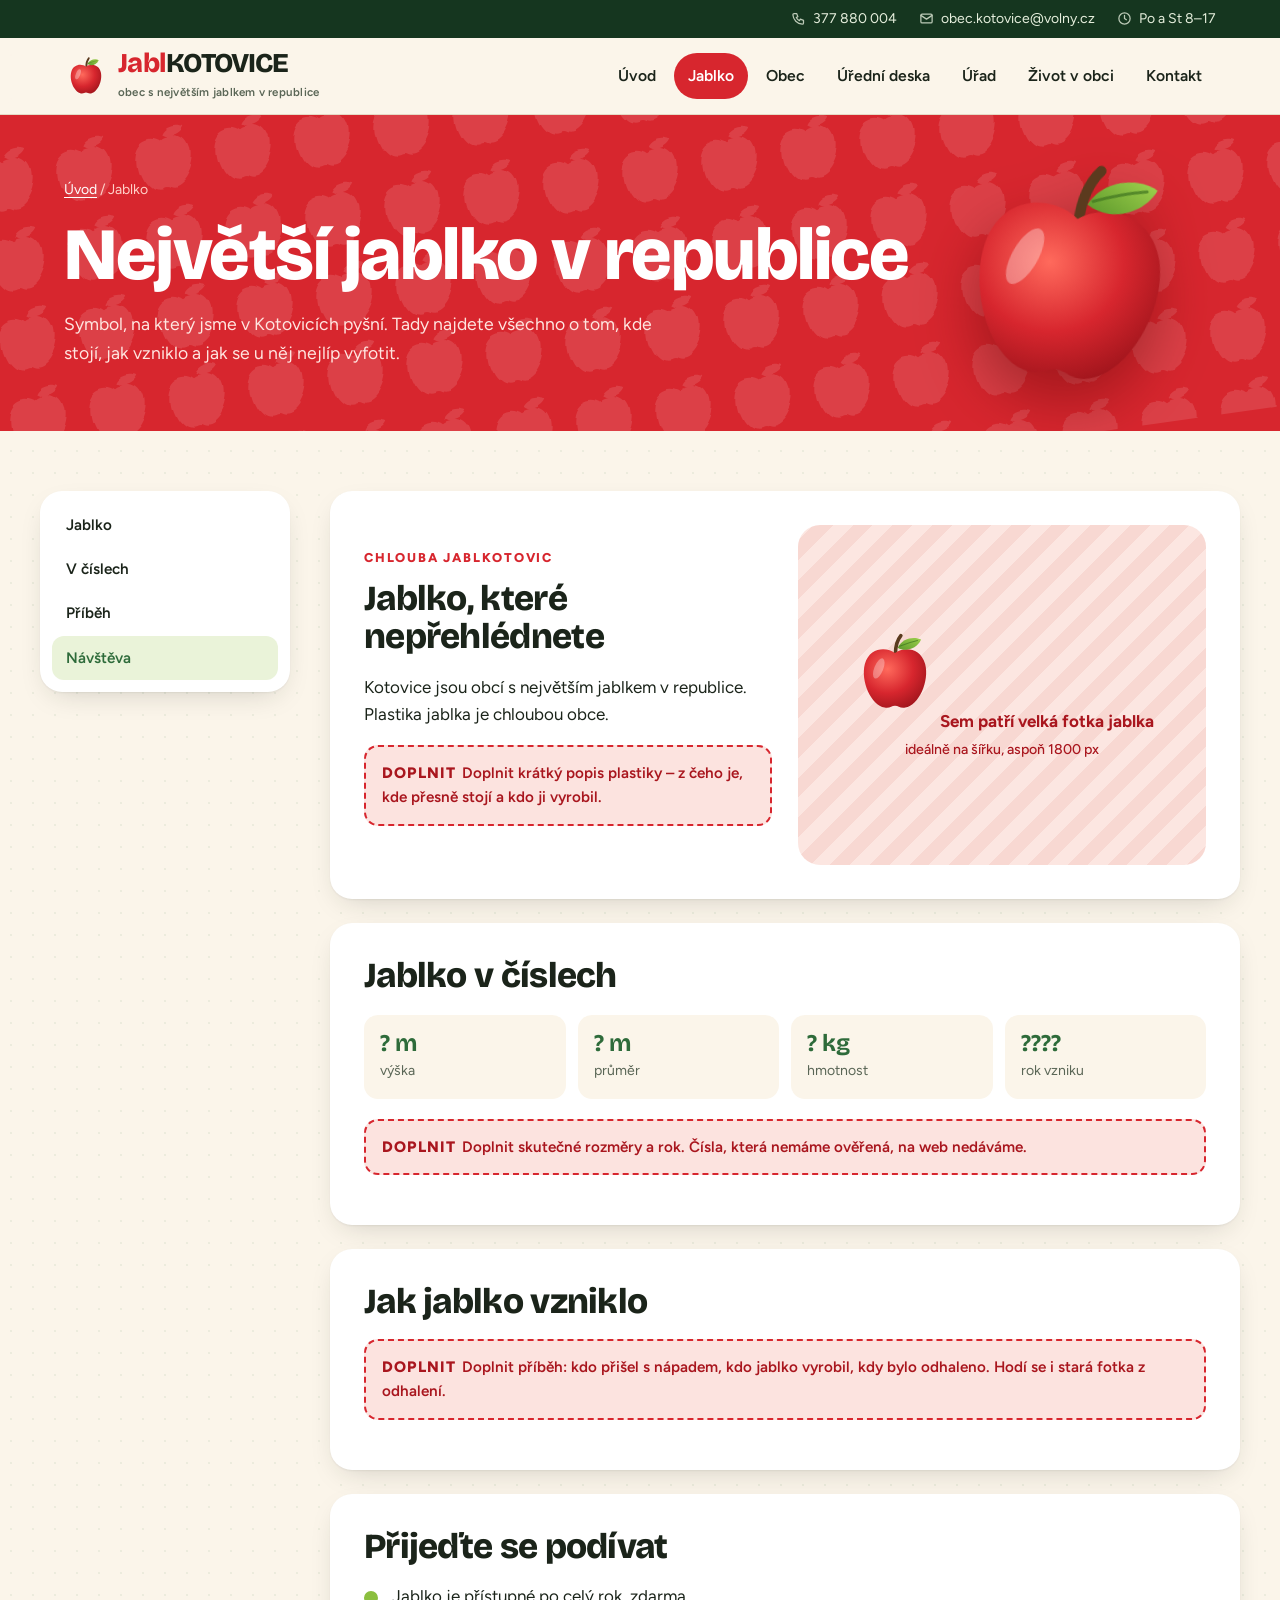
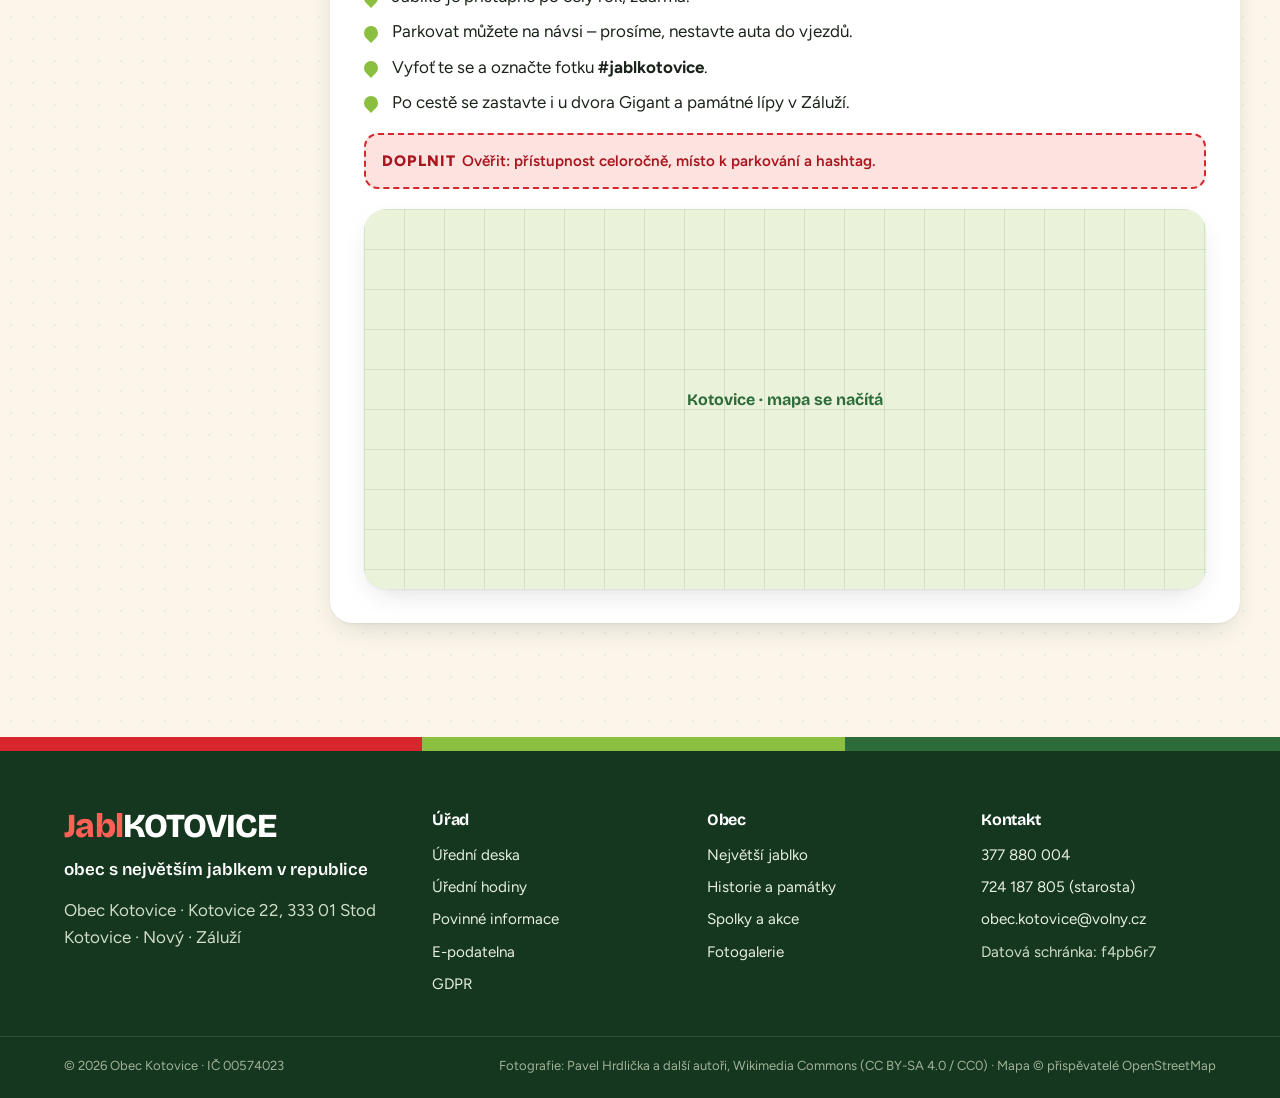
==== jablko.html @ 789d9e05 "Návrh webu obce Kotovice – JablKOTOVICE Co-Authored-By: Claude Opus 5.5 <noreply@anthropic.com>" ====
<!doctype html>
<html lang="cs">
<head>
<meta charset="utf-8">
<meta name="viewport" content="width=device-width,initial-scale=1">
<title>Největší jablko v republice – JablKOTOVICE</title>
<meta name="description" content="Kotovice – obec s největším jablkem v republice. Kde jablko najdete, jak vzniklo a jak se u něj vyfotit.">
<meta name="theme-color" content="#15361F">
<meta name="robots" content="noindex, nofollow">
<meta property="og:title" content="Největší jablko v republice – JablKOTOVICE">
<meta property="og:description" content="Kotovice – obec s největším jablkem v republice. Kde jablko najdete, jak vzniklo a jak se u něj vyfotit.">
<meta property="og:image" content="img/foto/kotovice-rybnik.jpg">
<link rel="icon" href="img/jablko.svg" type="image/svg+xml">
<link rel="preconnect" href="https://fonts.googleapis.com">
<link rel="preconnect" href="https://fonts.gstatic.com" crossorigin>
<link href="https://fonts.googleapis.com/css2?family=Bricolage+Grotesque:opsz,wght@12..96,600;12..96,700;12..96,800&family=Figtree:wght@400;500;600;700;800&display=swap&subset=latin-ext" rel="stylesheet">
<link rel="stylesheet" href="assets/style.css">
</head>
<body>
<a class="skip" href="#obsah">Přeskočit na obsah</a>
<div class="top"><div class="wrap">
  <a class="ico" href="tel:+420377880004"><svg class="" viewBox="0 0 24 24" fill="none" stroke="currentColor" stroke-width="2" stroke-linecap="round" stroke-linejoin="round" aria-hidden="true"><path d="M5 4h4l2 5-2.5 1.5a11 11 0 0 0 5 5L15 13l5 2v4a2 2 0 0 1-2 2A16 16 0 0 1 3 6a2 2 0 0 1 2-2"/></svg>377 880 004</a>
  <a class="ico" href="mailto:obec.kotovice@volny.cz"><svg class="" viewBox="0 0 24 24" fill="none" stroke="currentColor" stroke-width="2" stroke-linecap="round" stroke-linejoin="round" aria-hidden="true"><rect x="3" y="5" width="18" height="14" rx="2"/><path d="m3 7 9 6 9-6"/></svg>obec.kotovice@volny.cz</a>
  <a class="ico hide-s" href="urad.html#hodiny"><svg class="" viewBox="0 0 24 24" fill="none" stroke="currentColor" stroke-width="2" stroke-linecap="round" stroke-linejoin="round" aria-hidden="true"><circle cx="12" cy="12" r="9"/><path d="M12 7v5l3 2"/></svg>Po a St 8–17</a>
</div></div>
<header class="site"><div class="wrap">
  <a class="brand" href="index.html" aria-label="JablKOTOVICE – úvodní stránka"><svg class="" viewBox="0 0 200 200" aria-hidden="true"><defs>
<radialGradient id="glogo" cx="38%" cy="34%" r="75%"><stop offset="0" stop-color="#FF6A5C"/><stop offset=".55" stop-color="#D7262E"/><stop offset="1" stop-color="#9E141B"/></radialGradient>
<linearGradient id="llogo" x1="0" y1="1" x2="1" y2="0"><stop offset="0" stop-color="#5E9A2C"/><stop offset="1" stop-color="#9ED04C"/></linearGradient></defs>
<path d="M101 60c0-16 3-30 12-41" stroke="#5B3A1E" stroke-width="8" stroke-linecap="round" fill="none"/>
<path fill="url(#glogo)" d="M100 58C82 44 44 44 33 82c-10 38 14 92 44 97 12 2 15-4 23-4s11 6 23 4c30-5 54-59 44-97-11-38-49-38-67-24Z"/>
<path fill="url(#llogo)" d="M106 46c10-22 38-26 52-18-10 22-36 28-52 18Z"/>
<path d="M110 43c14-6 26-10 40-13" stroke="#3F7420" stroke-width="2.4" stroke-linecap="round" fill="none" opacity=".7"/>
<ellipse cx="64" cy="92" rx="10" ry="24" fill="#fff" opacity=".32" transform="rotate(22 64 92)"/>
</svg><span><span class="wm"><span class="j">Jabl</span><span class="k">kotovice</span></span><small>obec s největším jablkem v&nbsp;republice</small></span></a>
  <button class="burger" aria-expanded="false" aria-controls="menu"><svg class="" viewBox="0 0 24 24" fill="none" stroke="currentColor" stroke-width="2" stroke-linecap="round" stroke-linejoin="round" aria-hidden="true"><path d="M4 7h16M4 12h16M4 17h16"/></svg>Menu</button>
  <nav class="main" id="menu" aria-label="Hlavní menu"><ul><li><a href="index.html" class="">Úvod</a></li><li><a href="jablko.html" class="apple-link" aria-current=page>Jablko</a></li><li><a href="obec.html" class="">Obec</a></li><li><a href="uredni-deska.html" class="">Úřední deska</a></li><li><a href="urad.html" class="">Úřad</a></li><li><a href="zivot.html" class="">Život v obci</a></li><li><a href="kontakt.html" class="">Kontakt</a></li></ul></nav>
</div></header>
<main id="obsah">
<section class="page-hero red"><svg class="art" viewBox="0 0 200 200" aria-hidden="true"><defs>
<radialGradient id="gph1" cx="38%" cy="34%" r="75%"><stop offset="0" stop-color="#FF6A5C"/><stop offset=".55" stop-color="#D7262E"/><stop offset="1" stop-color="#9E141B"/></radialGradient>
<linearGradient id="lph1" x1="0" y1="1" x2="1" y2="0"><stop offset="0" stop-color="#5E9A2C"/><stop offset="1" stop-color="#9ED04C"/></linearGradient></defs>
<path d="M101 60c0-16 3-30 12-41" stroke="#5B3A1E" stroke-width="8" stroke-linecap="round" fill="none"/>
<path fill="url(#gph1)" d="M100 58C82 44 44 44 33 82c-10 38 14 92 44 97 12 2 15-4 23-4s11 6 23 4c30-5 54-59 44-97-11-38-49-38-67-24Z"/>
<path fill="url(#lph1)" d="M106 46c10-22 38-26 52-18-10 22-36 28-52 18Z"/>
<path d="M110 43c14-6 26-10 40-13" stroke="#3F7420" stroke-width="2.4" stroke-linecap="round" fill="none" opacity=".7"/>
<ellipse cx="64" cy="92" rx="10" ry="24" fill="#fff" opacity=".32" transform="rotate(22 64 92)"/>
</svg><div class="wrap">
<div class="crumbs"><a href="index.html">Úvod</a> / Jablko</div>
<h1>Největší jablko v republice</h1><p>Symbol, na který jsme v Kotovicích pyšní. Tady najdete všechno o tom, kde stojí, jak vzniklo a jak se u něj nejlíp vyfotit.</p></div></section>
<div class="wrap layout">
  <nav class="subnav" aria-label="Na této stránce"><ul>
    <li><a href="#jablko">Jablko</a></li><li><a href="#cisla">V číslech</a></li>
    <li><a href="#pribeh">Příběh</a></li><li><a href="#navsteva">Návštěva</a></li></ul></nav>
  <div class="prose">
    <section id="jablko"><div class="split">
      <div>
        <div class="kicker">Chlouba JablKOTOVIC</div>
        <h2>Jablko, které nepřehlédnete</h2>
        <p>Kotovice jsou obcí s největším jablkem v&nbsp;republice. Plastika jablka je chloubou obce.</p>
        <div class="todo">Doplnit krátký popis plastiky – z čeho je, kde přesně stojí a kdo ji vyrobil.</div>
      </div>
      <div class="ph"><div><svg class="" viewBox="0 0 200 200" aria-hidden="true"><defs>
<radialGradient id="gph" cx="38%" cy="34%" r="75%"><stop offset="0" stop-color="#FF6A5C"/><stop offset=".55" stop-color="#D7262E"/><stop offset="1" stop-color="#9E141B"/></radialGradient>
<linearGradient id="lph" x1="0" y1="1" x2="1" y2="0"><stop offset="0" stop-color="#5E9A2C"/><stop offset="1" stop-color="#9ED04C"/></linearGradient></defs>
<path d="M101 60c0-16 3-30 12-41" stroke="#5B3A1E" stroke-width="8" stroke-linecap="round" fill="none"/>
<path fill="url(#gph)" d="M100 58C82 44 44 44 33 82c-10 38 14 92 44 97 12 2 15-4 23-4s11 6 23 4c30-5 54-59 44-97-11-38-49-38-67-24Z"/>
<path fill="url(#lph)" d="M106 46c10-22 38-26 52-18-10 22-36 28-52 18Z"/>
<path d="M110 43c14-6 26-10 40-13" stroke="#3F7420" stroke-width="2.4" stroke-linecap="round" fill="none" opacity=".7"/>
<ellipse cx="64" cy="92" rx="10" ry="24" fill="#fff" opacity=".32" transform="rotate(22 64 92)"/>
</svg>Sem patří velká fotka jablka<br><small style="font-weight:500">ideálně na šířku, aspoň 1800 px</small></div></div>
    </div></section>

    <section id="cisla">
      <h2>Jablko v číslech</h2>
      <div class="facts">
        <div><b>? m</b><span>výška</span></div>
        <div><b>? m</b><span>průměr</span></div>
        <div><b>? kg</b><span>hmotnost</span></div>
        <div><b>????</b><span>rok vzniku</span></div>
      </div>
      <div class="todo">Doplnit skutečné rozměry a rok. Čísla, která nemáme ověřená, na web nedáváme.</div>
    </section>

    <section id="pribeh">
      <h2>Jak jablko vzniklo</h2>
      <div class="todo">Doplnit příběh: kdo přišel s nápadem, kdo jablko vyrobil, kdy bylo odhaleno. Hodí se i stará fotka z odhalení.</div>
    </section>

    <section id="navsteva">
      <h2>Přijeďte se podívat</h2>
      <ul class="ticks">
        <li>Jablko je přístupné po celý rok, zdarma.</li>
        <li>Parkovat můžete na návsi – prosíme, nestavte auta do vjezdů.</li>
        <li>Vyfoťte se a označte fotku <b>#jablkotovice</b>.</li>
        <li>Po cestě se zastavte i u dvora Gigant a památné lípy v Záluží.</li>
      </ul>
      <div class="todo">Ověřit: přístupnost celoročně, místo k parkování a hashtag.</div>
      <div class="map" style="min-height:320px;margin-top:20px"><iframe title="Mapa obce Kotovice" loading="lazy" src="https://www.openstreetmap.org/export/embed.html?bbox=13.105%2C49.652%2C13.185%2C49.695&amp;layer=mapnik&amp;marker=49.6720%2C13.1545"></iframe></div>
    </section>
  </div>
</div>
</main>
<footer class="site">
  <div class="wrap">
    <div>
      <span class="wm"><span class="j">Jabl</span><span class="k">kotovice</span></span>
      <p class="claim">obec s největším jablkem v&nbsp;republice</p>
      <p>Obec Kotovice · Kotovice 22, 333 01 Stod<br>Kotovice · Nový · Záluží</p>
    </div>
    <div><h4>Úřad</h4><ul>
      <li><a href="uredni-deska.html">Úřední deska</a></li>
      <li><a href="urad.html#hodiny">Úřední hodiny</a></li>
      <li><a href="urad.html#povinne">Povinné informace</a></li>
      <li><a href="urad.html#podatelna">E-podatelna</a></li>
      <li><a href="urad.html#gdpr">GDPR</a></li>
    </ul></div>
    <div><h4>Obec</h4><ul>
      <li><a href="jablko.html">Největší jablko</a></li>
      <li><a href="obec.html">Historie a památky</a></li>
      <li><a href="zivot.html">Spolky a akce</a></li>
      <li><a href="zivot.html#galerie">Fotogalerie</a></li>
    </ul></div>
    <div><h4>Kontakt</h4><ul>
      <li><a href="tel:+420377880004">377 880 004</a></li>
      <li><a href="tel:+420724187805">724 187 805 (starosta)</a></li>
      <li><a href="mailto:obec.kotovice@volny.cz">obec.kotovice@volny.cz</a></li>
      <li>Datová schránka: f4pb6r7</li>
    </ul></div>
  </div>
  <div class="bottom"><div class="wrap">
    <span>© 2026 Obec Kotovice · IČ 00574023</span>
    <span>Fotografie: Pavel Hrdlička a další autoři, Wikimedia Commons (CC BY-SA 4.0 / CC0) · Mapa © přispěvatelé OpenStreetMap</span>
  </div></div>
</footer>
<script src="assets/app.js"></script>
</body>
</html>
---- assets/style.css ----
/* JablKOTOVICE – vzhled webu obce Kotovice */
:root{
  --red:#D7262E; --red-dark:#A9161E; --red-soft:#FCE3DF;
  --green:#2E6B3A; --green-dark:#15361F; --leaf:#8BBF3F; --leaf-soft:#EAF3D9;
  --cream:#FBF5EA; --cream-2:#F4EBDA; --paper:#FFFFFF;
  --ink:#1B241A; --muted:#5A6656; --line:#E4DAC6;
  --radius:22px; --radius-s:14px;
  --shadow:0 1px 2px rgba(27,36,26,.06),0 10px 30px -12px rgba(27,36,26,.22);
  --wrap:1200px;
  --f-head:"Bricolage Grotesque",system-ui,sans-serif;
  --f-body:"Figtree",system-ui,sans-serif;
}
*,*::before,*::after{box-sizing:border-box}
html{scroll-behavior:smooth;-webkit-text-size-adjust:100%}
body{margin:0;font-family:var(--f-body);font-size:17px;line-height:1.6;color:var(--ink);background:var(--cream);
  background-image:radial-gradient(rgba(46,107,58,.07) 1.2px,transparent 1.3px);background-size:22px 22px}
img{max-width:100%;display:block}
a{color:var(--green);text-underline-offset:3px}
a:hover{color:var(--red)}
h1,h2,h3,h4{font-family:var(--f-head);line-height:1.08;margin:0 0 .5em;letter-spacing:-.02em}
h2{font-size:clamp(1.9rem,3.6vw,2.9rem);font-weight:800}
h3{font-size:1.3rem;font-weight:700}
p{margin:0 0 1em}
:focus-visible{outline:3px solid var(--red);outline-offset:3px;border-radius:6px}
.wrap{max-width:var(--wrap);margin:0 auto;padding:0 24px}
.skip{position:absolute;left:-999px;top:8px;background:var(--ink);color:#fff;padding:10px 16px;border-radius:10px;z-index:100}
.skip:focus{left:16px}
[hidden]{display:none !important}
.sr{position:absolute;width:1px;height:1px;overflow:hidden;clip:rect(0 0 0 0)}

/* ---------- Značka JablKOTOVICE ---------- */
.wm{font-family:var(--f-head);font-weight:800;letter-spacing:-.035em;white-space:nowrap;line-height:.9}
.wm .j{color:var(--red);letter-spacing:-.02em}
.wm .k{text-transform:uppercase}

/* ---------- Hlavička ---------- */
.top{background:var(--green-dark);color:#E6EFDD;font-size:14px}
.top .wrap{display:flex;gap:22px;align-items:center;justify-content:flex-end;min-height:38px;flex-wrap:wrap}
.top a{color:#E6EFDD;text-decoration:none}
.top a:hover{color:#fff;text-decoration:underline}
.top .ico{display:inline-flex;gap:7px;align-items:center}
.top svg{width:15px;height:15px;opacity:.8}
header.site{position:sticky;top:0;z-index:50;background:rgba(251,245,234,.92);backdrop-filter:blur(10px);-webkit-backdrop-filter:blur(10px);border-bottom:1px solid var(--line)}
header.site .wrap{display:flex;align-items:center;gap:24px;min-height:76px}
.brand{display:flex;align-items:center;gap:10px;text-decoration:none;color:var(--ink)}
.brand svg{width:44px;height:44px;flex:none;transition:transform .4s cubic-bezier(.3,1.6,.5,1)}
.brand:hover svg{transform:rotate(-12deg) scale(1.06)}
.brand .wm{font-size:1.7rem}
.brand small{display:block;font-family:var(--f-body);font-weight:600;font-size:.72rem;color:var(--muted);letter-spacing:.02em;margin-top:3px;text-transform:none}
nav.main{margin-left:auto}
nav.main ul{list-style:none;margin:0;padding:0;display:flex;gap:4px}
nav.main a{display:block;padding:10px 14px;border-radius:999px;text-decoration:none;color:var(--ink);font-weight:600;font-size:.98rem}
nav.main a:hover{background:var(--cream-2);color:var(--ink)}
nav.main a[aria-current=page]{background:var(--ink);color:#fff}
nav.main a.apple-link{color:var(--red-dark)}
nav.main a.apple-link[aria-current=page]{background:var(--red);color:#fff}
.burger{display:none;margin-left:auto;background:var(--ink);color:#fff;border:0;border-radius:999px;padding:10px 16px;font:600 .95rem var(--f-body);cursor:pointer;align-items:center;gap:8px}
.burger svg{width:18px;height:18px}

/* ---------- Tlačítka ---------- */
.btn{display:inline-flex;align-items:center;gap:10px;padding:14px 22px;border-radius:999px;font-weight:700;text-decoration:none;font-size:1rem;border:2px solid transparent;transition:transform .15s,background .15s,color .15s;cursor:pointer}
.btn:hover{transform:translateY(-2px)}
.btn svg{width:18px;height:18px}
.btn-red{background:var(--red);color:#fff}.btn-red:hover{background:var(--red-dark);color:#fff}
.btn-light{background:#fff;color:var(--ink)}.btn-light:hover{color:var(--ink);background:var(--cream)}
.btn-ghost{border-color:currentColor;color:var(--ink);background:transparent}
.btn-ghost-light{border-color:rgba(255,255,255,.7);color:#fff}.btn-ghost-light:hover{color:#fff;background:rgba(255,255,255,.12)}

/* ---------- Úvod (hero) ---------- */
.hero{position:relative;color:#fff;overflow:hidden;background:var(--green-dark)}
.hero-bg{position:absolute;inset:0;background-size:cover;background-position:center 60%}
.hero-bg::after{content:"";position:absolute;inset:0;background:
  linear-gradient(90deg,rgba(13,38,20,.92) 0%,rgba(13,38,20,.72) 45%,rgba(13,38,20,.15) 100%),
  linear-gradient(0deg,rgba(13,38,20,.6),transparent 40%)}
.hero .wrap{position:relative;display:grid;grid-template-columns:1.25fr .9fr;gap:30px;align-items:center;min-height:640px;padding-top:70px;padding-bottom:120px}
.eyebrow{display:inline-flex;align-items:center;gap:10px;font-weight:700;font-size:.82rem;letter-spacing:.14em;text-transform:uppercase;color:var(--leaf)}
.eyebrow::before{content:"";width:28px;height:3px;border-radius:3px;background:currentColor}
.hero h1{font-size:clamp(2.7rem,9.4vw,7.6rem);margin:.25em 0 .2em}
.hero h1 .j{color:#FF5A4E}
.hero .sub{font-family:var(--f-head);font-weight:600;font-size:clamp(1.25rem,2.4vw,1.9rem);line-height:1.2;max-width:22ch;margin-bottom:1.4em}
.hero .sub mark{background:none;color:#fff;box-shadow:inset 0 -.38em 0 rgba(215,38,46,.85);padding:0 .08em}
.hero .lead{max-width:46ch;color:#DCE7D6;font-size:1.06rem}
.hero .ctas{display:flex;gap:12px;flex-wrap:wrap;margin-top:26px}
.hero-apple{position:relative;justify-self:center;width:min(440px,100%);aspect-ratio:1}
.hero-apple .apple{position:absolute;inset:12%;filter:drop-shadow(0 30px 40px rgba(0,0,0,.45));animation:bob 6s ease-in-out infinite}
.stamp{position:absolute;inset:0;animation:spin 28s linear infinite}
.stamp text{font:800 15.5px var(--f-head);letter-spacing:.2em;fill:#fff;text-transform:uppercase}
.badge-rec{position:absolute;right:-6%;bottom:-4%;background:var(--leaf);color:var(--green-dark);font:800 .9rem/1.05 var(--f-head);text-transform:uppercase;padding:14px 16px;border-radius:16px;transform:rotate(-8deg);box-shadow:var(--shadow);text-align:center}
.badge-rec b{display:block;font-size:1.6rem}
@keyframes spin{to{transform:rotate(360deg)}}
@keyframes bob{50%{transform:translateY(-12px) rotate(3deg)}}
@media (prefers-reduced-motion:reduce){.stamp,.hero-apple .apple{animation:none}}
.hero .credit{position:absolute;right:14px;bottom:8px;font-size:.7rem;color:rgba(255,255,255,.55)}

/* rychlé odkazy přes spodní hranu úvodu */
.quick{position:relative;z-index:3;margin-top:-72px}
.quick ul{list-style:none;margin:0;padding:0;display:grid;grid-template-columns:repeat(4,1fr);gap:14px}
.quick a{display:flex;gap:14px;align-items:center;background:var(--paper);border-radius:var(--radius);padding:20px;text-decoration:none;color:var(--ink);box-shadow:var(--shadow);height:100%;transition:transform .2s}
.quick a:hover{transform:translateY(-4px);color:var(--ink)}
.quick .qi{flex:none;width:52px;height:52px;border-radius:16px;display:grid;place-items:center;background:var(--leaf-soft);color:var(--green)}
.quick li:nth-child(2) .qi{background:var(--red-soft);color:var(--red)}
.quick .qi svg{width:26px;height:26px}
.quick b{display:block;font-family:var(--f-head);font-size:1.12rem}
.quick span{font-size:.88rem;color:var(--muted);line-height:1.35;display:block}

/* ---------- Sekce ---------- */
section.s{padding:90px 0}
.s-head{display:flex;justify-content:space-between;align-items:end;gap:20px;margin-bottom:34px;flex-wrap:wrap}
.s-head p{color:var(--muted);max-width:52ch;margin:0}
.kicker{font-weight:800;font-size:.8rem;letter-spacing:.14em;text-transform:uppercase;color:var(--red);margin-bottom:12px;display:flex;align-items:center;gap:8px}
.kicker svg{width:18px;height:18px}

.grid-2{display:grid;grid-template-columns:1.6fr 1fr;gap:28px;align-items:start}
.card{background:var(--paper);border-radius:var(--radius);padding:28px;box-shadow:var(--shadow)}
.card h3{display:flex;align-items:center;gap:10px}
h2 svg,h3 svg{width:24px;height:24px;flex:none;color:var(--red)}

/* seznam úřední desky */
.dl{list-style:none;margin:0;padding:0}
.dl li{border-top:1px solid var(--line)}
.dl li:first-child{border-top:0}
.dl a{display:grid;grid-template-columns:auto 1fr auto;gap:16px;align-items:center;padding:16px 4px;text-decoration:none;color:var(--ink)}
.dl a:hover .t{color:var(--red)}
.dl .date{font-family:var(--f-head);font-weight:800;text-align:center;line-height:1;width:58px;padding:9px 0;border-radius:12px;background:var(--cream)}
.dl .date b{display:block;font-size:1.35rem}
.dl .date small{font-size:.72rem;color:var(--muted);text-transform:uppercase;letter-spacing:.06em}
.dl .t{font-weight:600;line-height:1.35;transition:color .15s}
.dl .meta{display:flex;gap:8px;flex-wrap:wrap;margin-top:5px}
.tag{display:inline-block;font-size:.74rem;font-weight:700;padding:3px 10px;border-radius:999px;background:var(--leaf-soft);color:var(--green)}
.tag.red{background:var(--red-soft);color:var(--red-dark)}
.tag.grey{background:var(--cream-2);color:var(--muted)}
.dl .arr{color:var(--muted)}
.dl .arr svg{width:20px;height:20px}

.hours{list-style:none;padding:0;margin:0 0 16px}
.hours li{display:flex;justify-content:space-between;gap:10px;padding:10px 0;border-bottom:1px dashed var(--line)}
.hours li b{font-family:var(--f-head)}
.hours li span{text-align:right}
.hours small{display:block;color:var(--muted);font-size:.85rem}
.open-now{display:inline-flex;align-items:center;gap:8px;font-weight:700;font-size:.9rem;padding:6px 12px;border-radius:999px;background:var(--cream-2);color:var(--muted);margin-bottom:12px}
.open-now i{width:9px;height:9px;border-radius:50%;background:currentColor}
.open-now.is-open{background:var(--leaf-soft);color:var(--green)}

/* jablkový pás */
.apple-band{background:var(--red);color:#fff;position:relative;overflow:hidden}
.apple-band::before{content:"";position:absolute;inset:0;opacity:.13;background-image:url("data:image/svg+xml,%3Csvg xmlns='http://www.w3.org/2000/svg' width='90' height='90' viewBox='0 0 200 200'%3E%3Cpath fill='%23fff' d='M100 58C82 44 44 44 33 82c-10 38 14 92 44 97 12 2 15-4 23-4s11 6 23 4c30-5 54-59 44-97-11-38-49-38-67-24Z'/%3E%3Cpath fill='%23fff' d='M106 46c10-22 38-26 52-18-10 22-36 28-52 18Z'/%3E%3C/svg%3E");background-size:90px;transform:rotate(-8deg) scale(1.3)}
.apple-band .wrap{position:relative;display:grid;grid-template-columns:.9fr 1.1fr;gap:50px;align-items:center;padding-top:90px;padding-bottom:90px}
.apple-band h2{font-size:clamp(2.2rem,5vw,4rem)}
.apple-band .kicker{color:#FFD9D2}
.apple-band p{font-size:1.12rem;color:#FFE9E5;max-width:48ch}
.apple-big{width:min(420px,100%);justify-self:center;filter:drop-shadow(0 30px 30px rgba(80,0,0,.35));transform:rotate(-6deg)}

/* vesnice */
.villages{display:grid;grid-template-columns:repeat(3,1fr);gap:22px}
.village{position:relative;border-radius:var(--radius);overflow:hidden;min-height:420px;display:flex;align-items:flex-end;color:#fff;text-decoration:none;box-shadow:var(--shadow);isolation:isolate}
.village img{position:absolute;inset:0;width:100%;height:100%;object-fit:cover;z-index:-2;transition:transform .6s}
.village::after{content:"";position:absolute;inset:0;z-index:-1;background:linear-gradient(0deg,rgba(13,38,20,.92),rgba(13,38,20,.1) 60%)}
.village:hover img{transform:scale(1.06)}
.village .in{padding:26px}
.village h3{font-size:2rem;margin-bottom:.25em;color:#fff}
.village p{margin:0;color:#DCE7D6;font-size:.98rem}
.village .pill{position:absolute;top:18px;left:18px;background:#fff;color:var(--ink);font-weight:700;font-size:.8rem;padding:6px 12px;border-radius:999px}
.village:hover{color:#fff}

/* čísla */
.stats{display:grid;grid-template-columns:repeat(5,1fr);gap:14px}
.stat{background:var(--paper);border-radius:var(--radius);padding:24px 20px;box-shadow:var(--shadow)}
.stat b{display:block;font-family:var(--f-head);font-weight:800;font-size:clamp(2rem,3.4vw,2.9rem);letter-spacing:-.03em;color:var(--green);line-height:1}
.stat:nth-child(odd) b{color:var(--red)}
.stat span{display:block;color:var(--muted);font-size:.93rem;margin-top:8px;line-height:1.35}

/* mapa */
.map-wrap{display:grid;grid-template-columns:1fr 1.4fr;gap:28px;align-items:stretch}
.map{position:relative;border-radius:var(--radius);overflow:hidden;box-shadow:var(--shadow);min-height:380px;background:var(--leaf-soft);
  background-image:linear-gradient(rgba(46,107,58,.12) 1px,transparent 1px),linear-gradient(90deg,rgba(46,107,58,.12) 1px,transparent 1px);background-size:40px 40px}
.map::before{content:"Kotovice · mapa se načítá";position:absolute;inset:0;display:grid;place-items:center;font:700 1rem var(--f-head);color:var(--green)}
.map iframe{position:relative}
.map iframe{width:100%;height:100%;min-height:380px;border:0;display:block}

/* ---------- Podstránky ---------- */
.page-hero{position:relative;background:var(--green-dark);color:#fff;overflow:hidden}
.page-hero .bg{position:absolute;inset:0;background-size:cover;background-position:center}
.page-hero .bg::after{content:"";position:absolute;inset:0;background:linear-gradient(90deg,rgba(13,38,20,.94),rgba(13,38,20,.55))}
.page-hero.red{background:var(--red)}
.page-hero.red::before{content:"";position:absolute;inset:-20%;opacity:.12;background-image:url("data:image/svg+xml,%3Csvg xmlns='http://www.w3.org/2000/svg' width='90' height='90' viewBox='0 0 200 200'%3E%3Cpath fill='%23fff' d='M100 58C82 44 44 44 33 82c-10 38 14 92 44 97 12 2 15-4 23-4s11 6 23 4c30-5 54-59 44-97-11-38-49-38-67-24Z'/%3E%3Cpath fill='%23fff' d='M106 46c10-22 38-26 52-18-10 22-36 28-52 18Z'/%3E%3C/svg%3E");background-size:80px;transform:rotate(-8deg)}
.page-hero .art{position:absolute;right:max(24px,calc(50% - 560px));top:50%;width:260px;transform:translateY(-50%) rotate(8deg);filter:drop-shadow(0 24px 30px rgba(80,0,0,.4))}
@media (max-width:900px){.page-hero .art{display:none}}
.page-hero.red .bg::after{background:linear-gradient(90deg,rgba(169,22,30,.96),rgba(169,22,30,.55))}
.page-hero .wrap{position:relative;padding-top:64px;padding-bottom:64px}
.page-hero h1{font-size:clamp(2.4rem,6vw,4.6rem);font-weight:800;margin:.2em 0 .2em}
.page-hero p{max-width:56ch;color:#E3ECDD;font-size:1.1rem;margin:0}
.page-hero.red p{color:#FFE5E0}
.crumbs{font-size:.88rem;color:#BFD0B7}
.crumbs a{color:#fff}
.page-hero.red .crumbs{color:#FFD0C8}

.layout{display:grid;grid-template-columns:250px minmax(0,1fr);gap:40px;align-items:start;padding:60px 0 90px}
.subnav{position:sticky;top:100px;background:var(--paper);border-radius:var(--radius);padding:12px;box-shadow:var(--shadow)}
.subnav ul{list-style:none;margin:0;padding:0}
.subnav a{display:block;padding:10px 14px;border-radius:12px;text-decoration:none;color:var(--ink);font-weight:600;font-size:.95rem}
.subnav a:hover,.subnav a.on{background:var(--leaf-soft);color:var(--green)}
.prose{max-width:none}
.prose > section{background:var(--paper);border-radius:var(--radius);padding:34px;box-shadow:var(--shadow);margin-bottom:24px;scroll-margin-top:100px}
.prose h2{font-size:clamp(1.6rem,2.8vw,2.2rem)}
.prose h3{margin-top:1.4em}
.prose ul.ticks{list-style:none;padding:0}
.prose ul.ticks li{padding-left:28px;position:relative;margin-bottom:8px}
.prose ul.ticks li::before{content:"";position:absolute;left:0;top:.45em;width:14px;height:14px;border-radius:50% 50% 50% 0;background:var(--leaf);transform:rotate(-45deg)}
.figure{margin:22px 0;border-radius:var(--radius-s);overflow:hidden}
.figure img{width:100%;height:auto}
.figure figcaption{font-size:.82rem;color:var(--muted);padding-top:8px}
.split{display:grid;grid-template-columns:1fr 1fr;gap:26px;align-items:center}
.facts{display:grid;grid-template-columns:repeat(auto-fit,minmax(150px,1fr));gap:12px;margin:20px 0}
.facts div{background:var(--cream);border-radius:var(--radius-s);padding:16px}
.facts b{display:block;font-family:var(--f-head);font-size:1.5rem;color:var(--green);line-height:1.05}
.facts span{font-size:.88rem;color:var(--muted)}

.docs{list-style:none;padding:0;margin:0;display:grid;gap:10px}
.docs a{display:flex;gap:14px;align-items:center;padding:14px 16px;border-radius:var(--radius-s);background:var(--cream);text-decoration:none;color:var(--ink);font-weight:600}
.docs a:hover{background:var(--leaf-soft);color:var(--green)}
.docs .pdf{flex:none;font:800 .7rem var(--f-head);background:var(--red);color:#fff;border-radius:8px;padding:6px 7px;letter-spacing:.04em}
.docs small{display:block;font-weight:500;color:var(--muted);font-size:.83rem}

table.info{width:100%;border-collapse:collapse;font-size:.98rem}
table.info th,table.info td{text-align:left;padding:11px 8px;border-bottom:1px solid var(--line);vertical-align:top}
table.info th{width:38%;color:var(--muted);font-weight:600}

.todo{border:2px dashed var(--red);background:var(--red-soft);color:var(--red-dark);border-radius:var(--radius-s);padding:14px 16px;font-weight:600;font-size:.95rem;margin:16px 0}
.todo::before{content:"DOPLNIT  ";font-weight:800;letter-spacing:.08em}
.ph{border-radius:var(--radius);background:repeating-linear-gradient(-45deg,#F8D8D2 0 14px,#FCE6E1 14px 28px);display:grid;place-items:center;text-align:center;color:var(--red-dark);font-weight:700;min-height:340px;padding:24px}
.ph svg{width:90px;height:90px;margin:0 auto 10px}

/* úřední deska */
.filters{background:var(--paper);border-radius:var(--radius);padding:20px;box-shadow:var(--shadow);margin-bottom:22px;display:grid;gap:14px}
.search{display:flex;align-items:center;gap:10px;background:var(--cream);border-radius:999px;padding:4px 6px 4px 18px}
.search svg{width:20px;height:20px;color:var(--muted);flex:none}
.search input{flex:1;border:0;background:transparent;font:500 1rem var(--f-body);padding:11px 0;color:var(--ink);min-width:0}
.search input:focus{outline:none}
.search:focus-within{box-shadow:0 0 0 3px var(--leaf)}
.chips{display:flex;flex-wrap:wrap;gap:8px}
.chip{border:1.5px solid var(--line);background:#fff;border-radius:999px;padding:7px 14px;font:600 .88rem var(--f-body);color:var(--ink);cursor:pointer}
.chip:hover{border-color:var(--green)}
.chip[aria-pressed=true]{background:var(--ink);border-color:var(--ink);color:#fff}
.chip em{font-style:normal;opacity:.6;margin-left:4px}
.f-row{display:flex;gap:12px;justify-content:space-between;align-items:center;flex-wrap:wrap;font-size:.92rem;color:var(--muted)}
.seg{display:inline-flex;background:var(--cream);border-radius:999px;padding:4px}
.seg button{border:0;background:transparent;border-radius:999px;padding:7px 14px;font:600 .88rem var(--f-body);cursor:pointer;color:var(--muted)}
.seg button[aria-pressed=true]{background:#fff;color:var(--ink);box-shadow:0 1px 3px rgba(0,0,0,.12)}
.board{background:var(--paper);border-radius:var(--radius);padding:8px 24px;box-shadow:var(--shadow)}
.more{display:flex;justify-content:center;padding:20px 0 6px}
.empty{padding:40px 10px;text-align:center;color:var(--muted)}

/* galerie */
.gallery{display:grid;grid-template-columns:repeat(auto-fill,minmax(240px,1fr));gap:14px}
.gallery button{border:0;padding:0;background:none;cursor:zoom-in;border-radius:var(--radius-s);overflow:hidden;position:relative;aspect-ratio:4/3}
.gallery img{width:100%;height:100%;object-fit:cover;transition:transform .5s}
.gallery button:hover img{transform:scale(1.06)}
.gallery span{position:absolute;left:10px;bottom:10px;background:rgba(255,255,255,.92);color:var(--ink);font-weight:700;font-size:.8rem;padding:4px 10px;border-radius:999px}
.lb{position:fixed;inset:0;background:rgba(10,20,12,.92);z-index:200;display:none;align-items:center;justify-content:center;padding:30px}
.lb.on{display:flex}
.lb figure{margin:0;max-width:1200px;width:100%}
.lb img{max-height:80vh;margin:0 auto;border-radius:12px}
.lb figcaption{color:#fff;text-align:center;margin-top:12px}
.lb figcaption small{display:block;color:#AAB8A6}
.lb button{position:absolute;background:#fff;border:0;border-radius:999px;width:48px;height:48px;font-size:1.4rem;cursor:pointer;display:grid;place-items:center}
.lb .x{top:18px;right:18px}.lb .p{left:18px;top:50%}.lb .n{right:18px;top:50%}

/* akce v roce */
.year{display:grid;grid-template-columns:repeat(auto-fit,minmax(200px,1fr));gap:14px}
.year div{background:var(--cream);border-radius:var(--radius-s);padding:18px;border-left:5px solid var(--leaf)}
.year div:nth-child(even){border-left-color:var(--red)}
.year b{display:block;font-family:var(--f-head);font-size:1.1rem}
.year small{color:var(--muted);font-weight:700;text-transform:uppercase;letter-spacing:.08em;font-size:.72rem}
.clubs{display:grid;grid-template-columns:repeat(auto-fit,minmax(230px,1fr));gap:14px}
.club{background:var(--cream);border-radius:var(--radius-s);padding:20px}
.club .ic{width:46px;height:46px;border-radius:14px;background:#fff;display:grid;place-items:center;color:var(--green);margin-bottom:12px}
.club .ic svg{width:24px;height:24px}
.club h3{font-size:1.1rem;margin-bottom:.3em}
.club p{font-size:.95rem;color:var(--muted);margin:0}

/* kontakty */
.contact-grid{display:grid;grid-template-columns:repeat(3,1fr);gap:18px}
.person{display:flex;gap:16px;align-items:center}
.avatar{width:62px;height:62px;border-radius:50%;background:var(--leaf-soft);display:grid;place-items:center;font:800 1.3rem var(--f-head);color:var(--green);flex:none}
.person:nth-child(2) .avatar{background:var(--red-soft);color:var(--red)}
.big-link{font-family:var(--f-head);font-weight:800;font-size:1.35rem;text-decoration:none;color:var(--ink);display:block;word-break:break-word}
.big-link:hover{color:var(--red)}
.label{font-size:.78rem;font-weight:800;letter-spacing:.1em;text-transform:uppercase;color:var(--muted);margin-bottom:4px}
.copy{border:0;background:var(--cream);border-radius:999px;padding:5px 12px;font:700 .8rem var(--f-body);cursor:pointer;color:var(--green);margin-top:6px}

/* ---------- Patička ---------- */
footer.site{background:var(--green-dark);color:#CFDCC8;margin-top:0;position:relative}
footer.site::before{content:"";display:block;height:14px;background:linear-gradient(90deg,var(--red) 0 33%,var(--leaf) 33% 66%,var(--green) 66%)}
footer.site .wrap{display:grid;grid-template-columns:1.4fr 1fr 1fr 1fr;gap:40px;padding-top:60px;padding-bottom:40px}
footer.site h4{color:#fff;font-size:1rem;margin-bottom:14px}
footer.site a{color:#E7F0E0;text-decoration:none}
footer.site a:hover{color:#fff;text-decoration:underline}
footer.site ul{list-style:none;margin:0;padding:0;display:grid;gap:8px;font-size:.95rem}
footer.site .wm{font-size:2.1rem;color:#fff}
footer.site .wm .j{color:#FF6157}
footer.site .claim{font-family:var(--f-head);font-weight:600;color:#fff;margin:10px 0 14px}
.bottom{border-top:1px solid rgba(255,255,255,.12);font-size:.82rem;color:#9FB297}
.bottom .wrap{display:flex !important;justify-content:space-between;gap:16px;flex-wrap:wrap;padding-top:18px !important;padding-bottom:22px !important}

/* ---------- Mobil ---------- */
@media (max-width:1060px){
  .quick ul{grid-template-columns:repeat(2,1fr)}
  .stats{grid-template-columns:repeat(3,1fr)}
  footer.site .wrap{grid-template-columns:1fr 1fr}
}
@media (max-width:900px){
  .burger{display:inline-flex}
  nav.main{position:absolute;left:0;right:0;top:100%;background:var(--cream);border-bottom:1px solid var(--line);display:none;margin:0}
  nav.main.on{display:block}
  nav.main ul{flex-direction:column;padding:12px 16px 18px}
  nav.main a{padding:14px 16px;font-size:1.05rem}
  .hero .wrap{grid-template-columns:1fr;min-height:0;padding-top:46px;padding-bottom:110px}
  .hero-apple{width:min(260px,70%);order:-1;justify-self:start;margin-bottom:-10px}
  .grid-2,.apple-band .wrap,.map-wrap,.split,.layout{grid-template-columns:minmax(0,1fr)}
  .layout > *,.grid-2 > *{min-width:0}
  .villages{grid-template-columns:1fr}
  .village{min-height:300px}
  .contact-grid{grid-template-columns:1fr}
  .subnav{position:static}
  .subnav ul{display:flex;overflow-x:auto;gap:4px}
  .subnav a{white-space:nowrap}
  .apple-band .wrap{gap:20px}
  .apple-big{width:min(260px,70%)}
}
@media (max-width:600px){
  body{font-size:16px}
  .wrap{padding:0 16px}
  .top .wrap{justify-content:center;gap:14px;font-size:13px}
  .top .hide-s{display:none}
  header.site .wrap{min-height:66px}
  .brand .wm{font-size:1.4rem}
  .brand svg{width:38px;height:38px}
  .brand small{display:none}
  .quick ul{grid-template-columns:1fr}
  .quick a{padding:16px}
  .stats{grid-template-columns:1fr 1fr}
  section.s{padding:64px 0}
  .card,.prose > section{padding:22px}
  .board{padding:4px 14px}
  .dl a{grid-template-columns:auto 1fr;gap:12px}
  .dl .arr{display:none}
  footer.site .wrap{grid-template-columns:1fr;gap:28px}
  .badge-rec{font-size:.75rem;padding:10px 12px}
  .badge-rec b{font-size:1.2rem}
  table.info th{width:42%}
  .chips{flex-wrap:nowrap;overflow-x:auto;margin:0 -20px;padding:2px 20px 6px;scrollbar-width:none}
  .chip{flex:none}
}
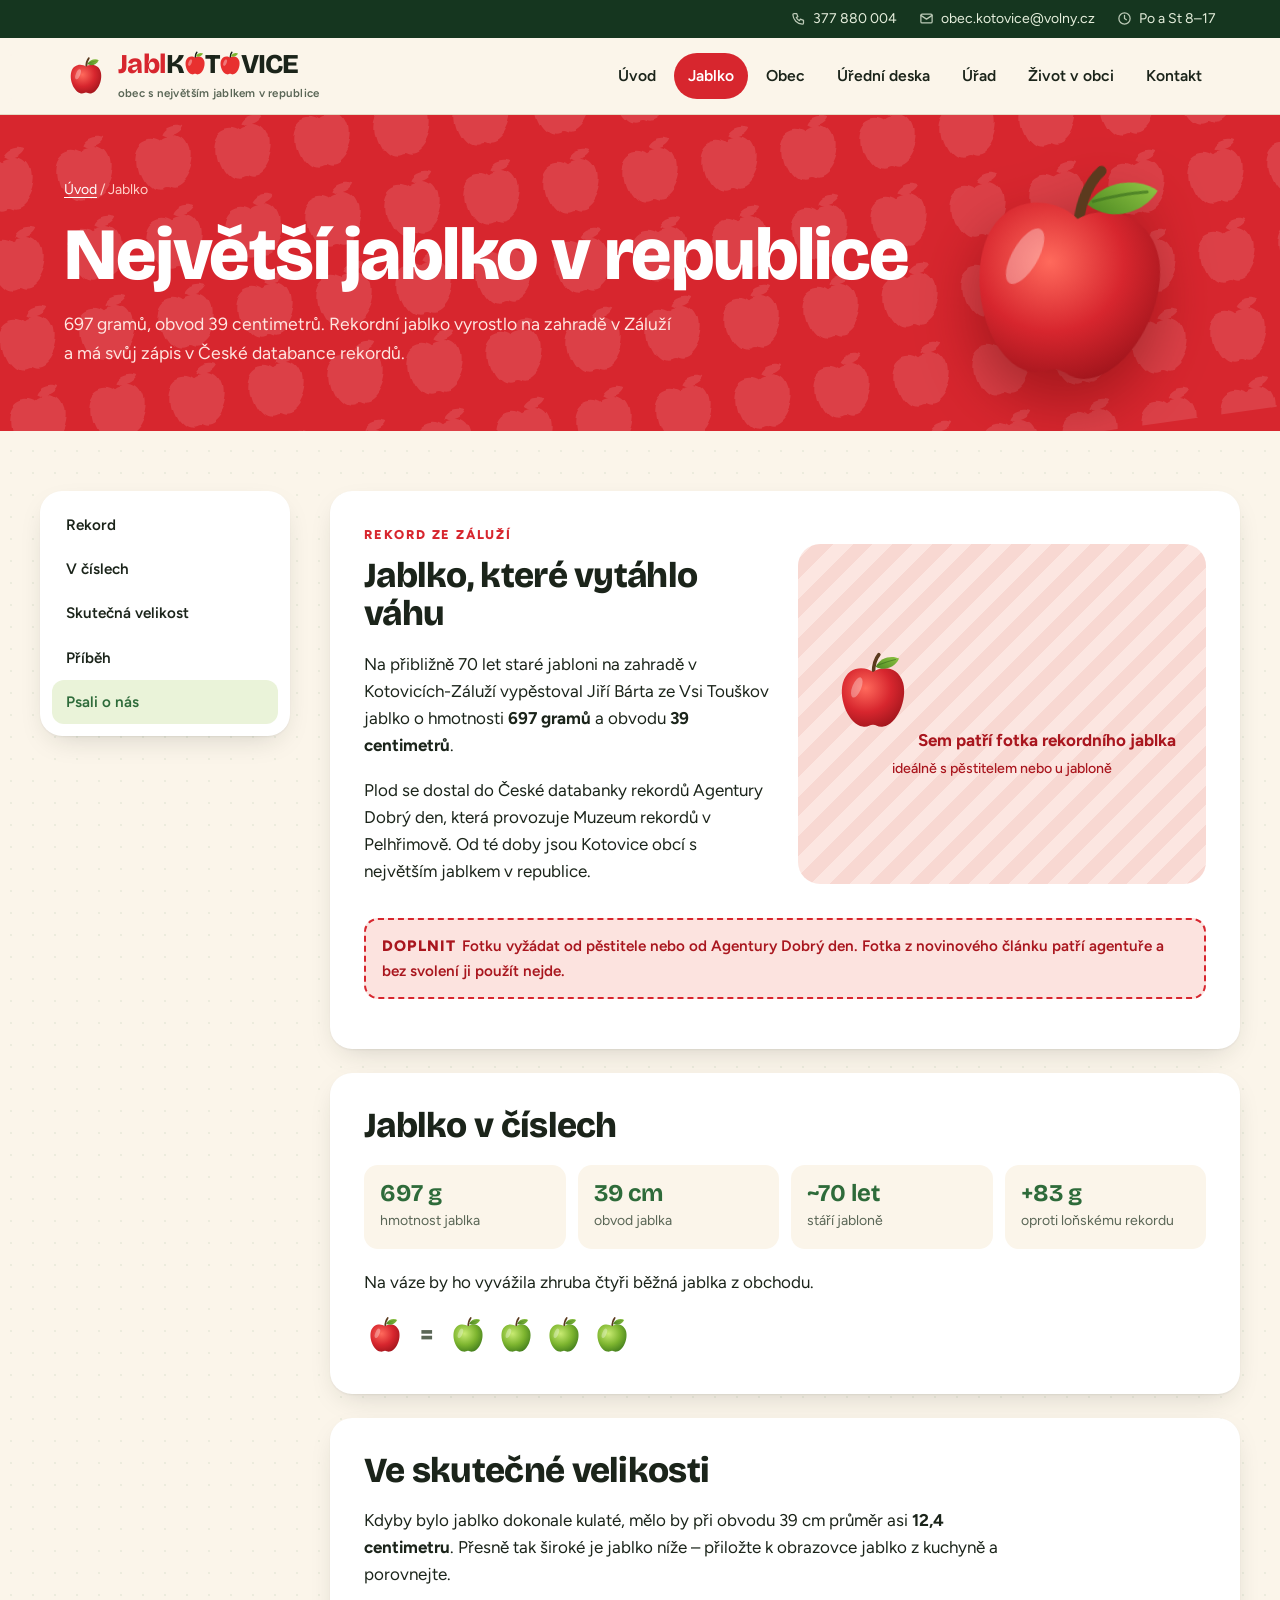
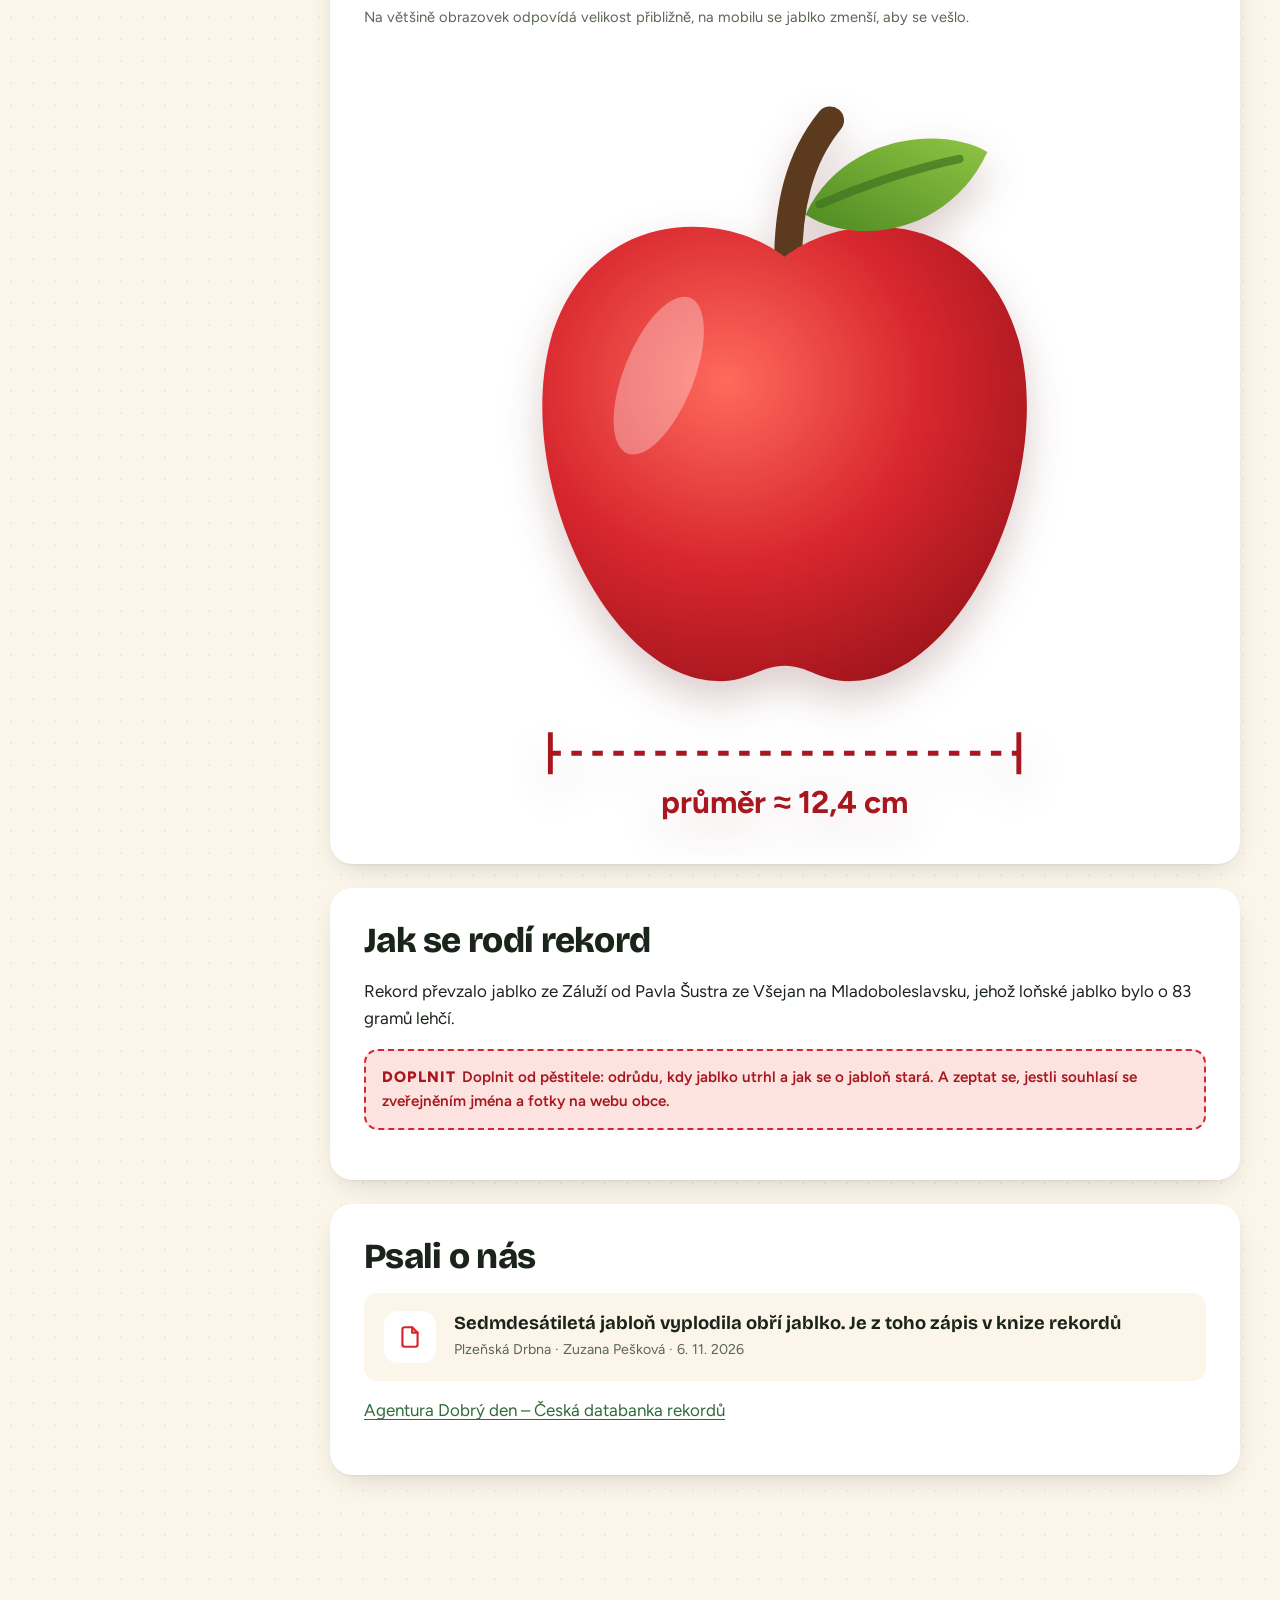
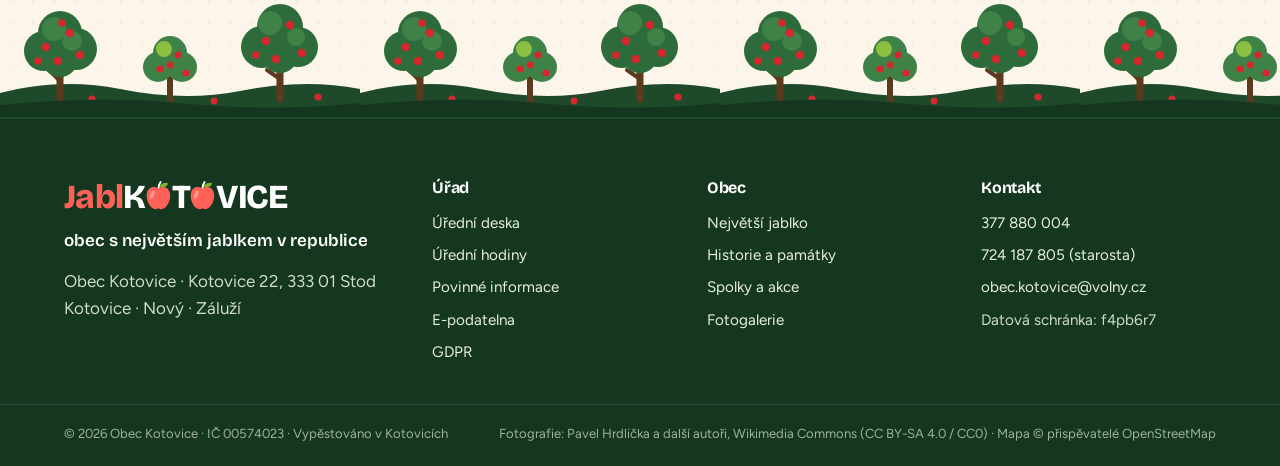
==== commit 689fb15f: "Vyjablíčkování: jablka v názvu, kousnutí, sad, rekordní jablko 697 g, 404 Co-Authored-By: Claude Opu" ====
--- a/jablko.html
+++ b/jablko.html
@@ -2,13 +2,14 @@
 <html lang="cs">
 <head>
 <meta charset="utf-8">
+
 <meta name="viewport" content="width=device-width,initial-scale=1">
 <title>Největší jablko v republice – JablKOTOVICE</title>
-<meta name="description" content="Kotovice – obec s největším jablkem v republice. Kde jablko najdete, jak vzniklo a jak se u něj vyfotit.">
+<meta name="description" content="Rekordní jablko ze Záluží: 697 gramů, obvod 39 cm, zápis v České databance rekordů.">
 <meta name="theme-color" content="#15361F">
 <meta name="robots" content="noindex, nofollow">
 <meta property="og:title" content="Největší jablko v republice – JablKOTOVICE">
-<meta property="og:description" content="Kotovice – obec s největším jablkem v republice. Kde jablko najdete, jak vzniklo a jak se u něj vyfotit.">
+<meta property="og:description" content="Rekordní jablko ze Záluží: 697 gramů, obvod 39 cm, zápis v České databance rekordů.">
 <meta property="og:image" content="img/foto/kotovice-rybnik.jpg">
 <link rel="icon" href="img/jablko.svg" type="image/svg+xml">
 <link rel="preconnect" href="https://fonts.googleapis.com">
@@ -26,20 +27,20 @@
 <header class="site"><div class="wrap">
   <a class="brand" href="index.html" aria-label="JablKOTOVICE – úvodní stránka"><svg class="" viewBox="0 0 200 200" aria-hidden="true"><defs>
 <radialGradient id="glogo" cx="38%" cy="34%" r="75%"><stop offset="0" stop-color="#FF6A5C"/><stop offset=".55" stop-color="#D7262E"/><stop offset="1" stop-color="#9E141B"/></radialGradient>
-<linearGradient id="llogo" x1="0" y1="1" x2="1" y2="0"><stop offset="0" stop-color="#5E9A2C"/><stop offset="1" stop-color="#9ED04C"/></linearGradient></defs>
+<linearGradient id="llogo" x1="0" y1="1" x2="1" y2="0"><stop offset="0" stop-color="#4E8A22"/><stop offset="1" stop-color="#8FC544"/></linearGradient></defs>
 <path d="M101 60c0-16 3-30 12-41" stroke="#5B3A1E" stroke-width="8" stroke-linecap="round" fill="none"/>
 <path fill="url(#glogo)" d="M100 58C82 44 44 44 33 82c-10 38 14 92 44 97 12 2 15-4 23-4s11 6 23 4c30-5 54-59 44-97-11-38-49-38-67-24Z"/>
 <path fill="url(#llogo)" d="M106 46c10-22 38-26 52-18-10 22-36 28-52 18Z"/>
 <path d="M110 43c14-6 26-10 40-13" stroke="#3F7420" stroke-width="2.4" stroke-linecap="round" fill="none" opacity=".7"/>
 <ellipse cx="64" cy="92" rx="10" ry="24" fill="#fff" opacity=".32" transform="rotate(22 64 92)"/>
-</svg><span><span class="wm"><span class="j">Jabl</span><span class="k">kotovice</span></span><small>obec s největším jablkem v&nbsp;republice</small></span></a>
+</svg><span><span class="wm" role="img" aria-label="JablKOTOVICE"><span class="j">Jabl</span><span class="k">K<svg class="o" viewBox="28 14 144 170" aria-hidden="true"><path d="M101 60c0-16 3-30 12-41" stroke="currentColor" stroke-width="11" stroke-linecap="round" fill="none"/><path fill="var(--o-fill,#E8302F)" d="M100 58C82 44 44 44 33 82c-10 38 14 92 44 97 12 2 15-4 23-4s11 6 23 4c30-5 54-59 44-97-11-38-49-38-67-24Z"/><path fill="var(--o-leaf,#7DB52F)" d="M106 46c10-22 38-26 52-18-10 22-36 28-52 18Z"/><ellipse cx="64" cy="94" rx="11" ry="25" fill="#fff" opacity=".35" transform="rotate(22 64 94)"/></svg>T<svg class="o" viewBox="28 14 144 170" aria-hidden="true"><path d="M101 60c0-16 3-30 12-41" stroke="currentColor" stroke-width="11" stroke-linecap="round" fill="none"/><path fill="var(--o-fill,#E8302F)" d="M100 58C82 44 44 44 33 82c-10 38 14 92 44 97 12 2 15-4 23-4s11 6 23 4c30-5 54-59 44-97-11-38-49-38-67-24Z"/><path fill="var(--o-leaf,#7DB52F)" d="M106 46c10-22 38-26 52-18-10 22-36 28-52 18Z"/><ellipse cx="64" cy="94" rx="11" ry="25" fill="#fff" opacity=".35" transform="rotate(22 64 94)"/></svg>VICE</span></span><small>obec s největším jablkem v&nbsp;republice</small></span></a>
   <button class="burger" aria-expanded="false" aria-controls="menu"><svg class="" viewBox="0 0 24 24" fill="none" stroke="currentColor" stroke-width="2" stroke-linecap="round" stroke-linejoin="round" aria-hidden="true"><path d="M4 7h16M4 12h16M4 17h16"/></svg>Menu</button>
   <nav class="main" id="menu" aria-label="Hlavní menu"><ul><li><a href="index.html" class="">Úvod</a></li><li><a href="jablko.html" class="apple-link" aria-current=page>Jablko</a></li><li><a href="obec.html" class="">Obec</a></li><li><a href="uredni-deska.html" class="">Úřední deska</a></li><li><a href="urad.html" class="">Úřad</a></li><li><a href="zivot.html" class="">Život v obci</a></li><li><a href="kontakt.html" class="">Kontakt</a></li></ul></nav>
 </div></header>
 <main id="obsah">
 <section class="page-hero red"><svg class="art" viewBox="0 0 200 200" aria-hidden="true"><defs>
 <radialGradient id="gph1" cx="38%" cy="34%" r="75%"><stop offset="0" stop-color="#FF6A5C"/><stop offset=".55" stop-color="#D7262E"/><stop offset="1" stop-color="#9E141B"/></radialGradient>
-<linearGradient id="lph1" x1="0" y1="1" x2="1" y2="0"><stop offset="0" stop-color="#5E9A2C"/><stop offset="1" stop-color="#9ED04C"/></linearGradient></defs>
+<linearGradient id="lph1" x1="0" y1="1" x2="1" y2="0"><stop offset="0" stop-color="#4E8A22"/><stop offset="1" stop-color="#8FC544"/></linearGradient></defs>
 <path d="M101 60c0-16 3-30 12-41" stroke="#5B3A1E" stroke-width="8" stroke-linecap="round" fill="none"/>
 <path fill="url(#gph1)" d="M100 58C82 44 44 44 33 82c-10 38 14 92 44 97 12 2 15-4 23-4s11 6 23 4c30-5 54-59 44-97-11-38-49-38-67-24Z"/>
 <path fill="url(#lph1)" d="M106 46c10-22 38-26 52-18-10 22-36 28-52 18Z"/>
@@ -47,56 +48,115 @@
 <ellipse cx="64" cy="92" rx="10" ry="24" fill="#fff" opacity=".32" transform="rotate(22 64 92)"/>
 </svg><div class="wrap">
 <div class="crumbs"><a href="index.html">Úvod</a> / Jablko</div>
-<h1>Největší jablko v republice</h1><p>Symbol, na který jsme v Kotovicích pyšní. Tady najdete všechno o tom, kde stojí, jak vzniklo a jak se u něj nejlíp vyfotit.</p></div></section>
+<h1>Největší jablko v republice</h1><p>697 gramů, obvod 39 centimetrů. Rekordní jablko vyrostlo na zahradě v Záluží a má svůj zápis v České databance rekordů.</p></div></section>
 <div class="wrap layout">
   <nav class="subnav" aria-label="Na této stránce"><ul>
-    <li><a href="#jablko">Jablko</a></li><li><a href="#cisla">V číslech</a></li>
-    <li><a href="#pribeh">Příběh</a></li><li><a href="#navsteva">Návštěva</a></li></ul></nav>
+    <li><a href="#rekord">Rekord</a></li><li><a href="#cisla">V číslech</a></li>
+    <li><a href="#velikost">Skutečná velikost</a></li><li><a href="#pribeh">Příběh</a></li><li><a href="#psali">Psali o nás</a></li></ul></nav>
   <div class="prose">
-    <section id="jablko"><div class="split">
+    <section id="rekord"><div class="split">
       <div>
-        <div class="kicker">Chlouba JablKOTOVIC</div>
-        <h2>Jablko, které nepřehlédnete</h2>
-        <p>Kotovice jsou obcí s největším jablkem v&nbsp;republice. Plastika jablka je chloubou obce.</p>
-        <div class="todo">Doplnit krátký popis plastiky – z čeho je, kde přesně stojí a kdo ji vyrobil.</div>
+        <div class="kicker">Rekord ze Záluží</div>
+        <h2>Jablko, které vytáhlo váhu</h2>
+        <p>Na přibližně 70 let staré jabloni na zahradě v Kotovicích-Záluží vypěstoval Jiří Bárta ze Vsi Touškov jablko o hmotnosti <b>697 gramů</b> a obvodu <b>39 centimetrů</b>.</p>
+        <p>Plod se dostal do České databanky rekordů Agentury Dobrý den, která provozuje Muzeum rekordů v Pelhřimově. Od té doby jsou Kotovice obcí s největším jablkem v&nbsp;republice.</p>
       </div>
       <div class="ph"><div><svg class="" viewBox="0 0 200 200" aria-hidden="true"><defs>
 <radialGradient id="gph" cx="38%" cy="34%" r="75%"><stop offset="0" stop-color="#FF6A5C"/><stop offset=".55" stop-color="#D7262E"/><stop offset="1" stop-color="#9E141B"/></radialGradient>
-<linearGradient id="lph" x1="0" y1="1" x2="1" y2="0"><stop offset="0" stop-color="#5E9A2C"/><stop offset="1" stop-color="#9ED04C"/></linearGradient></defs>
+<linearGradient id="lph" x1="0" y1="1" x2="1" y2="0"><stop offset="0" stop-color="#4E8A22"/><stop offset="1" stop-color="#8FC544"/></linearGradient></defs>
 <path d="M101 60c0-16 3-30 12-41" stroke="#5B3A1E" stroke-width="8" stroke-linecap="round" fill="none"/>
 <path fill="url(#gph)" d="M100 58C82 44 44 44 33 82c-10 38 14 92 44 97 12 2 15-4 23-4s11 6 23 4c30-5 54-59 44-97-11-38-49-38-67-24Z"/>
 <path fill="url(#lph)" d="M106 46c10-22 38-26 52-18-10 22-36 28-52 18Z"/>
 <path d="M110 43c14-6 26-10 40-13" stroke="#3F7420" stroke-width="2.4" stroke-linecap="round" fill="none" opacity=".7"/>
 <ellipse cx="64" cy="92" rx="10" ry="24" fill="#fff" opacity=".32" transform="rotate(22 64 92)"/>
-</svg>Sem patří velká fotka jablka<br><small style="font-weight:500">ideálně na šířku, aspoň 1800 px</small></div></div>
-    </div></section>
+</svg>Sem patří fotka rekordního jablka<br><small style="font-weight:500">ideálně s pěstitelem nebo u jabloně</small></div></div>
+    </div>
+    <div class="todo">Fotku vyžádat od pěstitele nebo od Agentury Dobrý den. Fotka z novinového článku patří agentuře a bez svolení ji použít nejde.</div>
+    </section>
 
     <section id="cisla">
       <h2>Jablko v číslech</h2>
       <div class="facts">
-        <div><b>? m</b><span>výška</span></div>
-        <div><b>? m</b><span>průměr</span></div>
-        <div><b>? kg</b><span>hmotnost</span></div>
-        <div><b>????</b><span>rok vzniku</span></div>
+        <div><b>697 g</b><span>hmotnost jablka</span></div>
+        <div><b>39 cm</b><span>obvod jablka</span></div>
+        <div><b>~70 let</b><span>stáří jabloně</span></div>
+        <div><b>+83 g</b><span>oproti loňskému rekordu</span></div>
       </div>
-      <div class="todo">Doplnit skutečné rozměry a rok. Čísla, která nemáme ověřená, na web nedáváme.</div>
+      <p>Na váze by ho vyvážila zhruba čtyři běžná jablka z obchodu.</p>
+      <div class="compare" aria-hidden="true"><svg class="" viewBox="0 0 200 200" aria-hidden="true"><defs>
+<radialGradient id="gc0" cx="38%" cy="34%" r="75%"><stop offset="0" stop-color="#FF6A5C"/><stop offset=".55" stop-color="#D7262E"/><stop offset="1" stop-color="#9E141B"/></radialGradient>
+<linearGradient id="lc0" x1="0" y1="1" x2="1" y2="0"><stop offset="0" stop-color="#4E8A22"/><stop offset="1" stop-color="#8FC544"/></linearGradient></defs>
+<path d="M101 60c0-16 3-30 12-41" stroke="#5B3A1E" stroke-width="8" stroke-linecap="round" fill="none"/>
+<path fill="url(#gc0)" d="M100 58C82 44 44 44 33 82c-10 38 14 92 44 97 12 2 15-4 23-4s11 6 23 4c30-5 54-59 44-97-11-38-49-38-67-24Z"/>
+<path fill="url(#lc0)" d="M106 46c10-22 38-26 52-18-10 22-36 28-52 18Z"/>
+<path d="M110 43c14-6 26-10 40-13" stroke="#3F7420" stroke-width="2.4" stroke-linecap="round" fill="none" opacity=".7"/>
+<ellipse cx="64" cy="92" rx="10" ry="24" fill="#fff" opacity=".32" transform="rotate(22 64 92)"/>
+</svg><span class="eq">=</span><svg class="" viewBox="0 0 200 200" aria-hidden="true"><defs>
+<radialGradient id="gc1" cx="38%" cy="34%" r="75%"><stop offset="0" stop-color="#C8EB72"/><stop offset=".55" stop-color="#7DB52F"/><stop offset="1" stop-color="#3F7A1C"/></radialGradient>
+<linearGradient id="lc1" x1="0" y1="1" x2="1" y2="0"><stop offset="0" stop-color="#4E8A22"/><stop offset="1" stop-color="#8FC544"/></linearGradient></defs>
+<path d="M101 60c0-16 3-30 12-41" stroke="#5B3A1E" stroke-width="8" stroke-linecap="round" fill="none"/>
+<path fill="url(#gc1)" d="M100 58C82 44 44 44 33 82c-10 38 14 92 44 97 12 2 15-4 23-4s11 6 23 4c30-5 54-59 44-97-11-38-49-38-67-24Z"/>
+<path fill="url(#lc1)" d="M106 46c10-22 38-26 52-18-10 22-36 28-52 18Z"/>
+<path d="M110 43c14-6 26-10 40-13" stroke="#3F7420" stroke-width="2.4" stroke-linecap="round" fill="none" opacity=".7"/>
+<ellipse cx="64" cy="92" rx="10" ry="24" fill="#fff" opacity=".32" transform="rotate(22 64 92)"/>
+</svg><svg class="" viewBox="0 0 200 200" aria-hidden="true"><defs>
+<radialGradient id="gc2" cx="38%" cy="34%" r="75%"><stop offset="0" stop-color="#C8EB72"/><stop offset=".55" stop-color="#7DB52F"/><stop offset="1" stop-color="#3F7A1C"/></radialGradient>
+<linearGradient id="lc2" x1="0" y1="1" x2="1" y2="0"><stop offset="0" stop-color="#4E8A22"/><stop offset="1" stop-color="#8FC544"/></linearGradient></defs>
+<path d="M101 60c0-16 3-30 12-41" stroke="#5B3A1E" stroke-width="8" stroke-linecap="round" fill="none"/>
+<path fill="url(#gc2)" d="M100 58C82 44 44 44 33 82c-10 38 14 92 44 97 12 2 15-4 23-4s11 6 23 4c30-5 54-59 44-97-11-38-49-38-67-24Z"/>
+<path fill="url(#lc2)" d="M106 46c10-22 38-26 52-18-10 22-36 28-52 18Z"/>
+<path d="M110 43c14-6 26-10 40-13" stroke="#3F7420" stroke-width="2.4" stroke-linecap="round" fill="none" opacity=".7"/>
+<ellipse cx="64" cy="92" rx="10" ry="24" fill="#fff" opacity=".32" transform="rotate(22 64 92)"/>
+</svg><svg class="" viewBox="0 0 200 200" aria-hidden="true"><defs>
+<radialGradient id="gc3" cx="38%" cy="34%" r="75%"><stop offset="0" stop-color="#C8EB72"/><stop offset=".55" stop-color="#7DB52F"/><stop offset="1" stop-color="#3F7A1C"/></radialGradient>
+<linearGradient id="lc3" x1="0" y1="1" x2="1" y2="0"><stop offset="0" stop-color="#4E8A22"/><stop offset="1" stop-color="#8FC544"/></linearGradient></defs>
+<path d="M101 60c0-16 3-30 12-41" stroke="#5B3A1E" stroke-width="8" stroke-linecap="round" fill="none"/>
+<path fill="url(#gc3)" d="M100 58C82 44 44 44 33 82c-10 38 14 92 44 97 12 2 15-4 23-4s11 6 23 4c30-5 54-59 44-97-11-38-49-38-67-24Z"/>
+<path fill="url(#lc3)" d="M106 46c10-22 38-26 52-18-10 22-36 28-52 18Z"/>
+<path d="M110 43c14-6 26-10 40-13" stroke="#3F7420" stroke-width="2.4" stroke-linecap="round" fill="none" opacity=".7"/>
+<ellipse cx="64" cy="92" rx="10" ry="24" fill="#fff" opacity=".32" transform="rotate(22 64 92)"/>
+</svg><svg class="" viewBox="0 0 200 200" aria-hidden="true"><defs>
+<radialGradient id="gc4" cx="38%" cy="34%" r="75%"><stop offset="0" stop-color="#C8EB72"/><stop offset=".55" stop-color="#7DB52F"/><stop offset="1" stop-color="#3F7A1C"/></radialGradient>
+<linearGradient id="lc4" x1="0" y1="1" x2="1" y2="0"><stop offset="0" stop-color="#4E8A22"/><stop offset="1" stop-color="#8FC544"/></linearGradient></defs>
+<path d="M101 60c0-16 3-30 12-41" stroke="#5B3A1E" stroke-width="8" stroke-linecap="round" fill="none"/>
+<path fill="url(#gc4)" d="M100 58C82 44 44 44 33 82c-10 38 14 92 44 97 12 2 15-4 23-4s11 6 23 4c30-5 54-59 44-97-11-38-49-38-67-24Z"/>
+<path fill="url(#lc4)" d="M106 46c10-22 38-26 52-18-10 22-36 28-52 18Z"/>
+<path d="M110 43c14-6 26-10 40-13" stroke="#3F7420" stroke-width="2.4" stroke-linecap="round" fill="none" opacity=".7"/>
+<ellipse cx="64" cy="92" rx="10" ry="24" fill="#fff" opacity=".32" transform="rotate(22 64 92)"/>
+</svg></div>
+    </section>
+
+    <section id="velikost">
+      <h2>Ve skutečné velikosti</h2>
+      <div class="real">
+        <div>
+          <p>Kdyby bylo jablko dokonale kulaté, mělo by při obvodu 39 cm průměr asi <b>12,4 centimetru</b>. Přesně tak široké je jablko níže – přiložte k obrazovce jablko z kuchyně a porovnejte.</p>
+          <p style="color:var(--muted);font-size:.92rem">Na většině obrazovek odpovídá velikost přibližně, na mobilu se jablko zmenší, aby se vešlo.</p>
+        </div>
+        <svg class="" viewBox="0 0 200 222" aria-hidden="true"><defs>
+<radialGradient id="greal" cx="38%" cy="34%" r="75%"><stop offset="0" stop-color="#FF6A5C"/><stop offset=".55" stop-color="#D7262E"/><stop offset="1" stop-color="#9E141B"/></radialGradient>
+<linearGradient id="lreal" x1="0" y1="1" x2="1" y2="0"><stop offset="0" stop-color="#4E8A22"/><stop offset="1" stop-color="#8FC544"/></linearGradient></defs>
+<path d="M101 60c0-16 3-30 12-41" stroke="#5B3A1E" stroke-width="8" stroke-linecap="round" fill="none"/>
+<path fill="url(#greal)" d="M100 58C82 44 44 44 33 82c-10 38 14 92 44 97 12 2 15-4 23-4s11 6 23 4c30-5 54-59 44-97-11-38-49-38-67-24Z"/>
+<path fill="url(#lreal)" d="M106 46c10-22 38-26 52-18-10 22-36 28-52 18Z"/>
+<path d="M110 43c14-6 26-10 40-13" stroke="#3F7420" stroke-width="2.4" stroke-linecap="round" fill="none" opacity=".7"/>
+<ellipse cx="64" cy="92" rx="10" ry="24" fill="#fff" opacity=".32" transform="rotate(22 64 92)"/>
+<g stroke="#A9161E" stroke-width="1.4" fill="none"><path d="M33 200h134" stroke-dasharray="3 3"/><path d="M33 194v12M167 194v12"/></g><text x="100" y="217" text-anchor="middle" font-family="Figtree,sans-serif" font-weight="700" font-size="9" fill="#A9161E">průměr ≈ 12,4 cm</text></svg>
+      </div>
     </section>
 
     <section id="pribeh">
-      <h2>Jak jablko vzniklo</h2>
-      <div class="todo">Doplnit příběh: kdo přišel s nápadem, kdo jablko vyrobil, kdy bylo odhaleno. Hodí se i stará fotka z odhalení.</div>
+      <h2>Jak se rodí rekord</h2>
+      <p>Rekord převzalo jablko ze Záluží od Pavla Šustra ze Všejan na Mladoboleslavsku, jehož loňské jablko bylo o 83 gramů lehčí.</p>
+      <div class="todo">Doplnit od pěstitele: odrůdu, kdy jablko utrhl a jak se o jabloň stará. A zeptat se, jestli souhlasí se zveřejněním jména a fotky na webu obce.</div>
     </section>
 
-    <section id="navsteva">
-      <h2>Přijeďte se podívat</h2>
-      <ul class="ticks">
-        <li>Jablko je přístupné po celý rok, zdarma.</li>
-        <li>Parkovat můžete na návsi – prosíme, nestavte auta do vjezdů.</li>
-        <li>Vyfoťte se a označte fotku <b>#jablkotovice</b>.</li>
-        <li>Po cestě se zastavte i u dvora Gigant a památné lípy v Záluží.</li>
-      </ul>
-      <div class="todo">Ověřit: přístupnost celoročně, místo k parkování a hashtag.</div>
-      <div class="map" style="min-height:320px;margin-top:20px"><iframe title="Mapa obce Kotovice" loading="lazy" src="https://www.openstreetmap.org/export/embed.html?bbox=13.105%2C49.652%2C13.185%2C49.695&amp;layer=mapnik&amp;marker=49.6720%2C13.1545"></iframe></div>
+    <section id="psali">
+      <h2>Psali o nás</h2>
+      <a class="press" href="https://plzenska.drbna.cz/zpravy/904876-sedmdesatileta-jablon-vyplodila-obri-jablko-je-z-toho-zapis-v-knize-rekordu.html" target="_blank" rel="noopener">
+        <span class="src"><svg class="" viewBox="0 0 24 24" fill="none" stroke="currentColor" stroke-width="2" stroke-linecap="round" stroke-linejoin="round" aria-hidden="true"><path d="M14 3H7a2 2 0 0 0-2 2v14a2 2 0 0 0 2 2h10a2 2 0 0 0 2-2V8z"/><path d="M14 3v5h5"/></svg></span>
+        <span><b>Sedmdesátiletá jabloň vyplodila obří jablko. Je z toho zápis v knize rekordů</b><small>Plzeňská Drbna · Zuzana Pešková · 6. 11. 2026</small></span></a>
+      <p style="margin-top:16px"><a href="https://www.dobryden.cz/" target="_blank" rel="noopener">Agentura Dobrý den – Česká databanka rekordů</a></p>
     </section>
   </div>
 </div>
@@ -104,7 +164,7 @@
 <footer class="site">
   <div class="wrap">
     <div>
-      <span class="wm"><span class="j">Jabl</span><span class="k">kotovice</span></span>
+      <span class="wm" role="img" aria-label="JablKOTOVICE"><span class="j">Jabl</span><span class="k">K<svg class="o" viewBox="28 14 144 170" aria-hidden="true"><path d="M101 60c0-16 3-30 12-41" stroke="currentColor" stroke-width="11" stroke-linecap="round" fill="none"/><path fill="var(--o-fill,#E8302F)" d="M100 58C82 44 44 44 33 82c-10 38 14 92 44 97 12 2 15-4 23-4s11 6 23 4c30-5 54-59 44-97-11-38-49-38-67-24Z"/><path fill="var(--o-leaf,#7DB52F)" d="M106 46c10-22 38-26 52-18-10 22-36 28-52 18Z"/><ellipse cx="64" cy="94" rx="11" ry="25" fill="#fff" opacity=".35" transform="rotate(22 64 94)"/></svg>T<svg class="o" viewBox="28 14 144 170" aria-hidden="true"><path d="M101 60c0-16 3-30 12-41" stroke="currentColor" stroke-width="11" stroke-linecap="round" fill="none"/><path fill="var(--o-fill,#E8302F)" d="M100 58C82 44 44 44 33 82c-10 38 14 92 44 97 12 2 15-4 23-4s11 6 23 4c30-5 54-59 44-97-11-38-49-38-67-24Z"/><path fill="var(--o-leaf,#7DB52F)" d="M106 46c10-22 38-26 52-18-10 22-36 28-52 18Z"/><ellipse cx="64" cy="94" rx="11" ry="25" fill="#fff" opacity=".35" transform="rotate(22 64 94)"/></svg>VICE</span></span>
       <p class="claim">obec s největším jablkem v&nbsp;republice</p>
       <p>Obec Kotovice · Kotovice 22, 333 01 Stod<br>Kotovice · Nový · Záluží</p>
     </div>
@@ -129,7 +189,7 @@
     </ul></div>
   </div>
   <div class="bottom"><div class="wrap">
-    <span>© 2026 Obec Kotovice · IČ 00574023</span>
+    <span>© 2026 Obec Kotovice · IČ 00574023 · Vypěstováno v Kotovicích</span>
     <span>Fotografie: Pavel Hrdlička a další autoři, Wikimedia Commons (CC BY-SA 4.0 / CC0) · Mapa © přispěvatelé OpenStreetMap</span>
   </div></div>
 </footer>
--- a/assets/style.css
+++ b/assets/style.css
@@ -31,7 +31,10 @@
 /* ---------- Značka JablKOTOVICE ---------- */
 .wm{font-family:var(--f-head);font-weight:800;letter-spacing:-.035em;white-space:nowrap;line-height:.9}
 .wm .j{color:var(--red);letter-spacing:-.02em}
-.wm .k{text-transform:uppercase}
+.wm .k{text-transform:uppercase;display:inline-flex;align-items:baseline}
+.wm .o{display:inline-block;width:.74em;height:.86em;margin:0 .015em 0 .03em;transform:translateY(.06em);overflow:visible;flex:none}
+.hero h1 .wm .o{--o-fill:#FF4B40}
+footer.site .wm .o{--o-fill:#FF6157}
 
 /* ---------- Hlavička ---------- */
 .top{background:var(--green-dark);color:#E6EFDD;font-size:14px}
@@ -62,9 +65,20 @@
 .btn:hover{transform:translateY(-2px)}
 .btn svg{width:18px;height:18px}
 .btn-red{background:var(--red);color:#fff}.btn-red:hover{background:var(--red-dark);color:#fff}
+.btn-green{background:var(--green);color:#fff}.btn-green:hover{background:var(--green-dark);color:#fff}
+.kicker.green{color:var(--green)}
 .btn-light{background:#fff;color:var(--ink)}.btn-light:hover{color:var(--ink);background:var(--cream)}
 .btn-ghost{border-color:currentColor;color:var(--ink);background:transparent}
 .btn-ghost-light{border-color:rgba(255,255,255,.7);color:#fff}.btn-ghost-light:hover{color:#fff;background:rgba(255,255,255,.12)}
+
+/* ---------- Kousnutí do rohu ---------- */
+.bite{
+  -webkit-mask:radial-gradient(circle 19px at calc(100% + 3px) 31px,#0000 97%,#000 100%),radial-gradient(circle 19px at calc(100% - 30px) -3px,#0000 97%,#000 100%),radial-gradient(circle 16px at calc(100% - 10px) 9px,#0000 97%,#000 100%);
+  -webkit-mask-composite:source-in,source-in;
+  mask:radial-gradient(circle 19px at calc(100% + 3px) 31px,#0000 97%,#000 100%),radial-gradient(circle 19px at calc(100% - 30px) -3px,#0000 97%,#000 100%),radial-gradient(circle 16px at calc(100% - 10px) 9px,#0000 97%,#000 100%);
+  mask-composite:intersect}
+.bite-wrap{filter:drop-shadow(0 10px 14px rgba(27,36,26,.16)) drop-shadow(0 1px 1px rgba(27,36,26,.08))}
+.bite-wrap .bite{box-shadow:none !important}
 
 /* ---------- Úvod (hero) ---------- */
 .hero{position:relative;color:#fff;overflow:hidden;background:var(--green-dark)}
@@ -81,12 +95,14 @@
 .hero .sub mark{background:none;color:#fff;box-shadow:inset 0 -.38em 0 rgba(215,38,46,.85);padding:0 .08em}
 .hero .lead{max-width:46ch;color:#DCE7D6;font-size:1.06rem}
 .hero .ctas{display:flex;gap:12px;flex-wrap:wrap;margin-top:26px}
-.hero-apple{position:relative;justify-self:center;width:min(440px,100%);aspect-ratio:1}
+.hero-apple{position:relative;justify-self:center;width:min(440px,100%);aspect-ratio:1;border:0;background:none;padding:0;cursor:pointer;color:inherit;font:inherit}
+.hero-apple:active .apple{transform:scale(.96)}
+.falling{position:fixed;top:-80px;z-index:300;pointer-events:none;width:46px;height:46px}
 .hero-apple .apple{position:absolute;inset:12%;filter:drop-shadow(0 30px 40px rgba(0,0,0,.45));animation:bob 6s ease-in-out infinite}
 .stamp{position:absolute;inset:0;animation:spin 28s linear infinite}
 .stamp text{font:800 15.5px var(--f-head);letter-spacing:.2em;fill:#fff;text-transform:uppercase}
 .badge-rec{position:absolute;right:-6%;bottom:-4%;background:var(--leaf);color:var(--green-dark);font:800 .9rem/1.05 var(--f-head);text-transform:uppercase;padding:14px 16px;border-radius:16px;transform:rotate(-8deg);box-shadow:var(--shadow);text-align:center}
-.badge-rec b{display:block;font-size:1.6rem}
+.badge-rec b{display:block;font-size:1.6rem;text-transform:none}
 @keyframes spin{to{transform:rotate(360deg)}}
 @keyframes bob{50%{transform:translateY(-12px) rotate(3deg)}}
 @media (prefers-reduced-motion:reduce){.stamp,.hero-apple .apple{animation:none}}
@@ -121,9 +137,11 @@
 .dl li:first-child{border-top:0}
 .dl a{display:grid;grid-template-columns:auto 1fr auto;gap:16px;align-items:center;padding:16px 4px;text-decoration:none;color:var(--ink)}
 .dl a:hover .t{color:var(--red)}
-.dl .date{font-family:var(--f-head);font-weight:800;text-align:center;line-height:1;width:58px;padding:9px 0;border-radius:12px;background:var(--cream)}
-.dl .date b{display:block;font-size:1.35rem}
-.dl .date small{font-size:.72rem;color:var(--muted);text-transform:uppercase;letter-spacing:.06em}
+.dl .date{font-family:var(--f-head);font-weight:800;text-align:center;line-height:1;width:62px;height:66px;padding-top:21px;color:#fff;
+  background:url("../img/jablko-zelene.svg") center/contain no-repeat;text-shadow:0 1px 2px rgba(0,0,0,.25)}
+.dl .date.nove{background-image:url("../img/jablko-cervene.svg")}
+.dl .date b{display:block;font-size:1.3rem}
+.dl .date small{font-size:.62rem;text-transform:uppercase;letter-spacing:.04em;opacity:.95}
 .dl .t{font-weight:600;line-height:1.35;transition:color .15s}
 .dl .meta{display:flex;gap:8px;flex-wrap:wrap;margin-top:5px}
 .tag{display:inline-block;font-size:.74rem;font-weight:700;padding:3px 10px;border-radius:999px;background:var(--leaf-soft);color:var(--green)}
@@ -218,7 +236,7 @@
 .docs{list-style:none;padding:0;margin:0;display:grid;gap:10px}
 .docs a{display:flex;gap:14px;align-items:center;padding:14px 16px;border-radius:var(--radius-s);background:var(--cream);text-decoration:none;color:var(--ink);font-weight:600}
 .docs a:hover{background:var(--leaf-soft);color:var(--green)}
-.docs .pdf{flex:none;font:800 .7rem var(--f-head);background:var(--red);color:#fff;border-radius:8px;padding:6px 7px;letter-spacing:.04em}
+.docs .pdf{flex:none;font:800 .7rem var(--f-head);background:var(--green);color:#fff;border-radius:8px;padding:6px 7px;letter-spacing:.04em}
 .docs small{display:block;font-weight:500;color:var(--muted);font-size:.83rem}
 
 table.info{width:100%;border-collapse:collapse;font-size:.98rem}
@@ -289,8 +307,8 @@
 .copy{border:0;background:var(--cream);border-radius:999px;padding:5px 12px;font:700 .8rem var(--f-body);cursor:pointer;color:var(--green);margin-top:6px}
 
 /* ---------- Patička ---------- */
-footer.site{background:var(--green-dark);color:#CFDCC8;margin-top:0;position:relative}
-footer.site::before{content:"";display:block;height:14px;background:linear-gradient(90deg,var(--red) 0 33%,var(--leaf) 33% 66%,var(--green) 66%)}
+footer.site{background:linear-gradient(transparent 128px,var(--green-dark) 128px);color:#CFDCC8;margin-top:0;position:relative}
+footer.site::before{content:"";display:block;height:130px;background:url("../img/sad.svg") repeat-x left bottom/360px 130px}
 footer.site .wrap{display:grid;grid-template-columns:1.4fr 1fr 1fr 1fr;gap:40px;padding-top:60px;padding-bottom:40px}
 footer.site h4{color:#fff;font-size:1rem;margin-bottom:14px}
 footer.site a{color:#E7F0E0;text-decoration:none}
@@ -351,3 +369,21 @@
   .chips{flex-wrap:nowrap;overflow-x:auto;margin:0 -20px;padding:2px 20px 6px;scrollbar-width:none}
   .chip{flex:none}
 }
+
+/* ---------- Jablko ve skutečné velikosti ---------- */
+.real{display:grid;gap:10px;justify-items:center}
+.real > div{max-width:60ch;justify-self:start}
+.real svg{width:18.5cm;max-width:100%;height:auto;filter:drop-shadow(0 18px 20px rgba(80,0,0,.2))}
+.compare{display:flex;gap:6px;align-items:flex-end;margin:10px 0 4px}
+.compare svg{width:42px;height:42px}
+.compare .eq{font:800 1.6rem var(--f-head);color:var(--muted);margin:0 8px 6px}
+.press{display:flex;gap:18px;align-items:center;text-decoration:none;color:var(--ink);background:var(--cream);border-radius:var(--radius-s);padding:18px 20px}
+.press:hover{background:var(--leaf-soft);color:var(--ink)}
+.press b{font-family:var(--f-head);font-size:1.15rem;display:block;line-height:1.25}
+.press small{color:var(--muted)}
+.press .src{flex:none;width:52px;height:52px;border-radius:14px;background:#fff;display:grid;place-items:center;color:var(--red)}
+.press .src svg{width:26px;height:26px}
+/* 404 */
+.e404{min-height:60vh;display:grid;place-items:center;text-align:center;padding:60px 16px}
+.e404 svg{width:160px;margin:0 auto 10px}
+.e404 h1{font-size:clamp(2.4rem,7vw,4.4rem)}
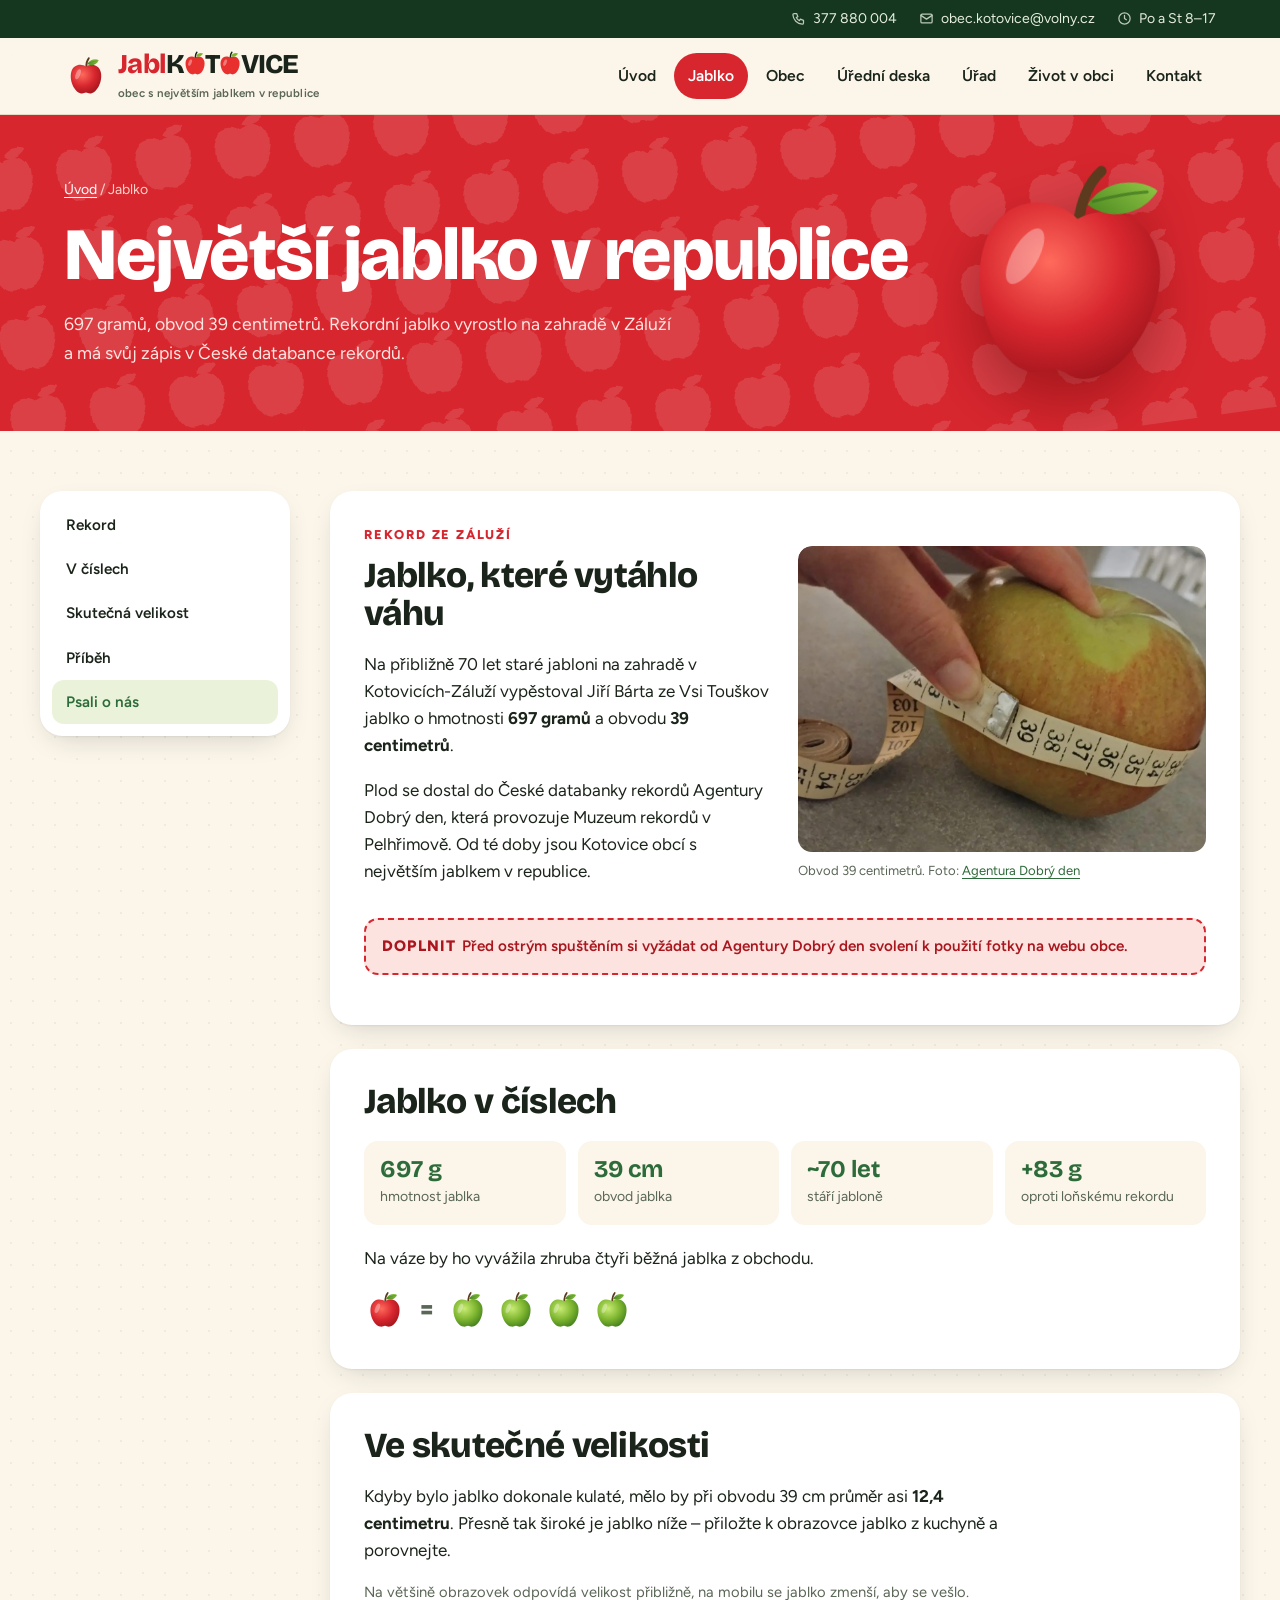
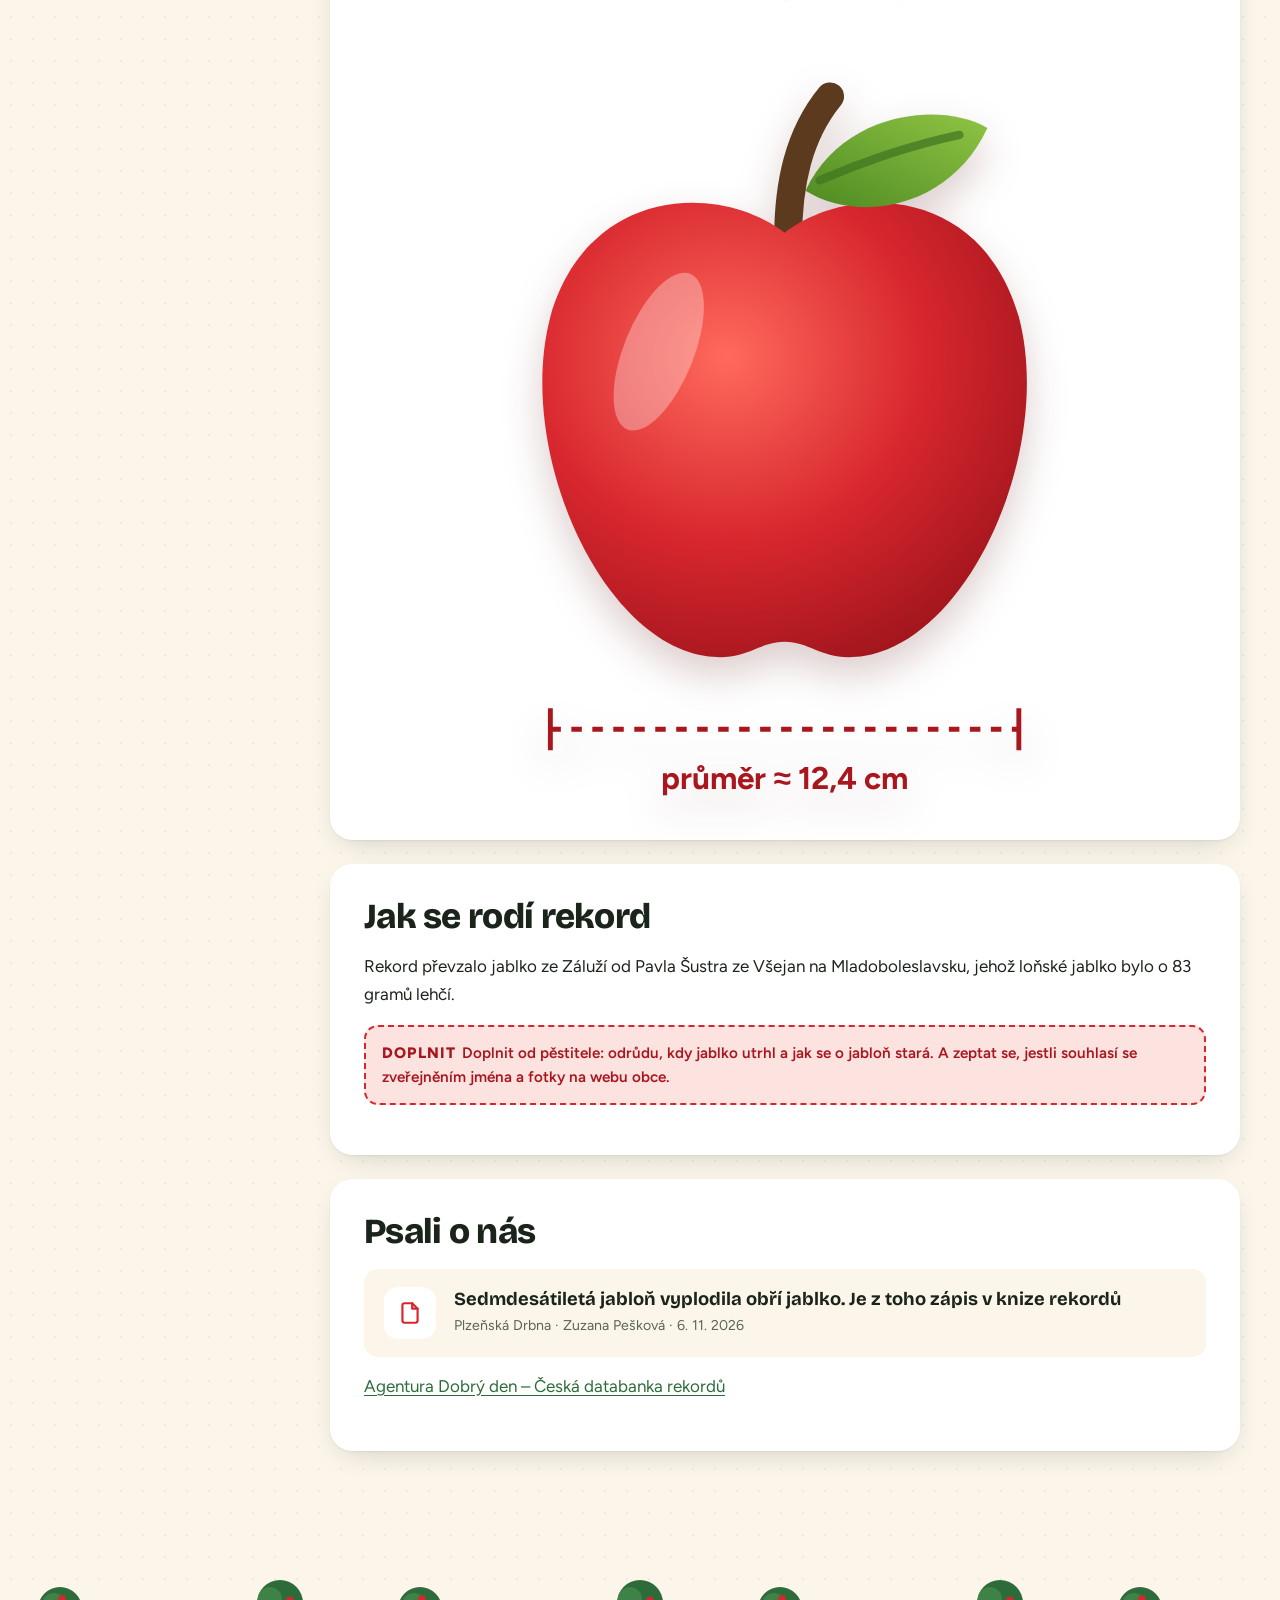
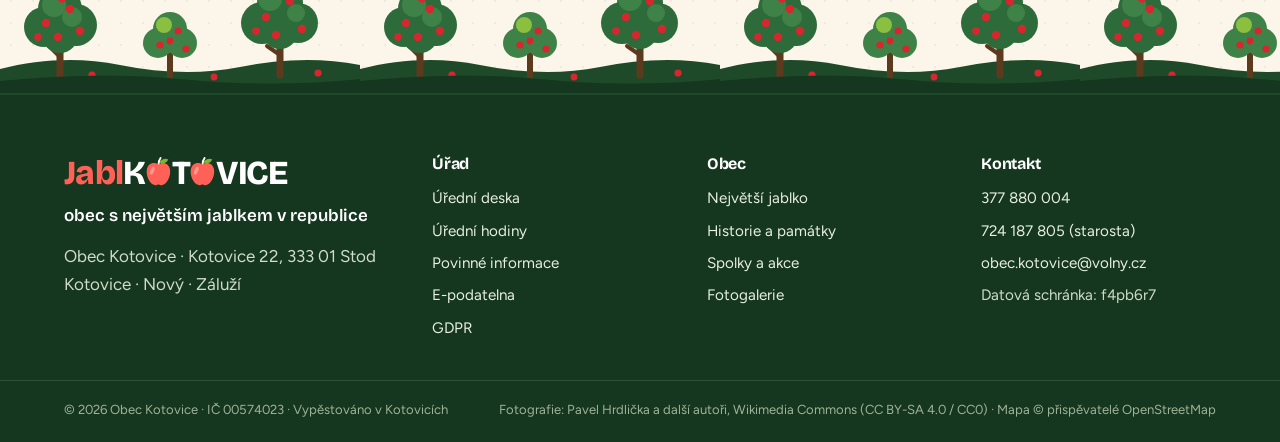
==== commit 6482d8e9: "Dírka se zavírá za červíkem, fotka rekordního jablka Co-Authored-By: Claude Opus 5.5 <noreply@anthro" ====
--- a/jablko.html
+++ b/jablko.html
@@ -61,17 +61,9 @@
         <p>Na přibližně 70 let staré jabloni na zahradě v Kotovicích-Záluží vypěstoval Jiří Bárta ze Vsi Touškov jablko o hmotnosti <b>697 gramů</b> a obvodu <b>39 centimetrů</b>.</p>
         <p>Plod se dostal do České databanky rekordů Agentury Dobrý den, která provozuje Muzeum rekordů v Pelhřimově. Od té doby jsou Kotovice obcí s největším jablkem v&nbsp;republice.</p>
       </div>
-      <div class="ph"><div><svg class="" viewBox="0 0 200 200" aria-hidden="true"><defs>
-<radialGradient id="gph" cx="38%" cy="34%" r="75%"><stop offset="0" stop-color="#FF6A5C"/><stop offset=".55" stop-color="#D7262E"/><stop offset="1" stop-color="#9E141B"/></radialGradient>
-<linearGradient id="lph" x1="0" y1="1" x2="1" y2="0"><stop offset="0" stop-color="#4E8A22"/><stop offset="1" stop-color="#8FC544"/></linearGradient></defs>
-<path d="M101 60c0-16 3-30 12-41" stroke="#5B3A1E" stroke-width="8" stroke-linecap="round" fill="none"/>
-<path fill="url(#gph)" d="M100 58C82 44 44 44 33 82c-10 38 14 92 44 97 12 2 15-4 23-4s11 6 23 4c30-5 54-59 44-97-11-38-49-38-67-24Z"/>
-<path fill="url(#lph)" d="M106 46c10-22 38-26 52-18-10 22-36 28-52 18Z"/>
-<path d="M110 43c14-6 26-10 40-13" stroke="#3F7420" stroke-width="2.4" stroke-linecap="round" fill="none" opacity=".7"/>
-<ellipse cx="64" cy="92" rx="10" ry="24" fill="#fff" opacity=".32" transform="rotate(22 64 92)"/>
-</svg>Sem patří fotka rekordního jablka<br><small style="font-weight:500">ideálně s pěstitelem nebo u jabloně</small></div></div>
+      <figure class="figure rekord-foto"><img src="img/foto/jablko-rekord.jpg" alt="Rekordní jablko ze Záluží s krejčovským metrem na hodnotě 39 cm" decoding="async"><figcaption>Obvod 39 centimetrů. Foto: <a href="https://www.dobryden.cz/" target="_blank" rel="noopener">Agentura Dobrý den</a></figcaption></figure>
     </div>
-    <div class="todo">Fotku vyžádat od pěstitele nebo od Agentury Dobrý den. Fotka z novinového článku patří agentuře a bez svolení ji použít nejde.</div>
+    <div class="todo">Před ostrým spuštěním si vyžádat od Agentury Dobrý den svolení k použití fotky na webu obce.</div>
     </section>
 
     <section id="cisla">
--- a/assets/style.css
+++ b/assets/style.css
@@ -192,7 +192,7 @@
 .map{position:relative;border-radius:var(--radius);overflow:hidden;box-shadow:var(--shadow);min-height:380px;background:var(--leaf-soft);
   background-image:linear-gradient(rgba(46,107,58,.12) 1px,transparent 1px),linear-gradient(90deg,rgba(46,107,58,.12) 1px,transparent 1px);background-size:40px 40px}
 .map::before{content:"Kotovice · mapa se načítá";position:absolute;inset:0;display:grid;place-items:center;font:700 1rem var(--f-head);color:var(--green)}
-.map iframe{position:relative}
+.map iframe{position:absolute;inset:0;width:100%;height:100%;min-height:0}
 .map iframe{width:100%;height:100%;min-height:380px;border:0;display:block}
 
 /* ---------- Podstránky ---------- */
@@ -387,3 +387,21 @@
 .e404{min-height:60vh;display:grid;place-items:center;text-align:center;padding:60px 16px}
 .e404 svg{width:160px;margin:0 auto 10px}
 .e404 h1{font-size:clamp(2.4rem,7vw,4.4rem)}
+
+/* ---------- Červík v jablku ---------- */
+.worm{transform:translateY(46px);transform-box:fill-box;transform-origin:50% 100%}
+.worm.peek{animation:peek 5.2s cubic-bezier(.4,0,.2,1) both}
+.worm.peek .worm-body{animation:wiggle 5.2s ease-in-out both;transform-box:fill-box;transform-origin:50% 100%}
+.worm.peek .worm-pupils{animation:look 5.2s ease-in-out both}
+.worm.peek .worm-eyes{animation:blink 5.2s linear both;transform-box:fill-box;transform-origin:50% 50%}
+@keyframes peek{0%,7%{transform:translateY(46px)}17%{transform:translateY(-2px)}21%{transform:translateY(0)}80%{transform:translateY(0)}91%,100%{transform:translateY(46px)}}
+.hole{transform:scale(0);transform-box:fill-box;transform-origin:50% 50%}
+.hole.peek{animation:hole 5.2s cubic-bezier(.3,1.4,.5,1) both}
+@keyframes hole{0%{transform:scale(0)}7%{transform:scale(1.12)}10%,91%{transform:scale(1)}98%,100%{transform:scale(0)}}
+@keyframes wiggle{0%,18%{transform:rotate(0)}26%{transform:rotate(-9deg)}36%{transform:rotate(7deg)}46%{transform:rotate(-5deg)}56%,100%{transform:rotate(0)}}
+@keyframes look{0%,22%{transform:translateX(0)}30%,44%{transform:translateX(-1.2px)}52%,64%{transform:translateX(1.3px)}72%,100%{transform:translateX(0)}}
+@keyframes blink{0%,58%,62%,100%{transform:scaleY(1)}60%{transform:scaleY(.1)}}
+@media (prefers-reduced-motion:reduce){.worm.peek,.worm.peek *,.hole.peek{animation:none}}
+
+.rekord-foto{margin:0}
+.rekord-foto img{aspect-ratio:4/3;object-fit:cover;border-radius:var(--radius-s)}
